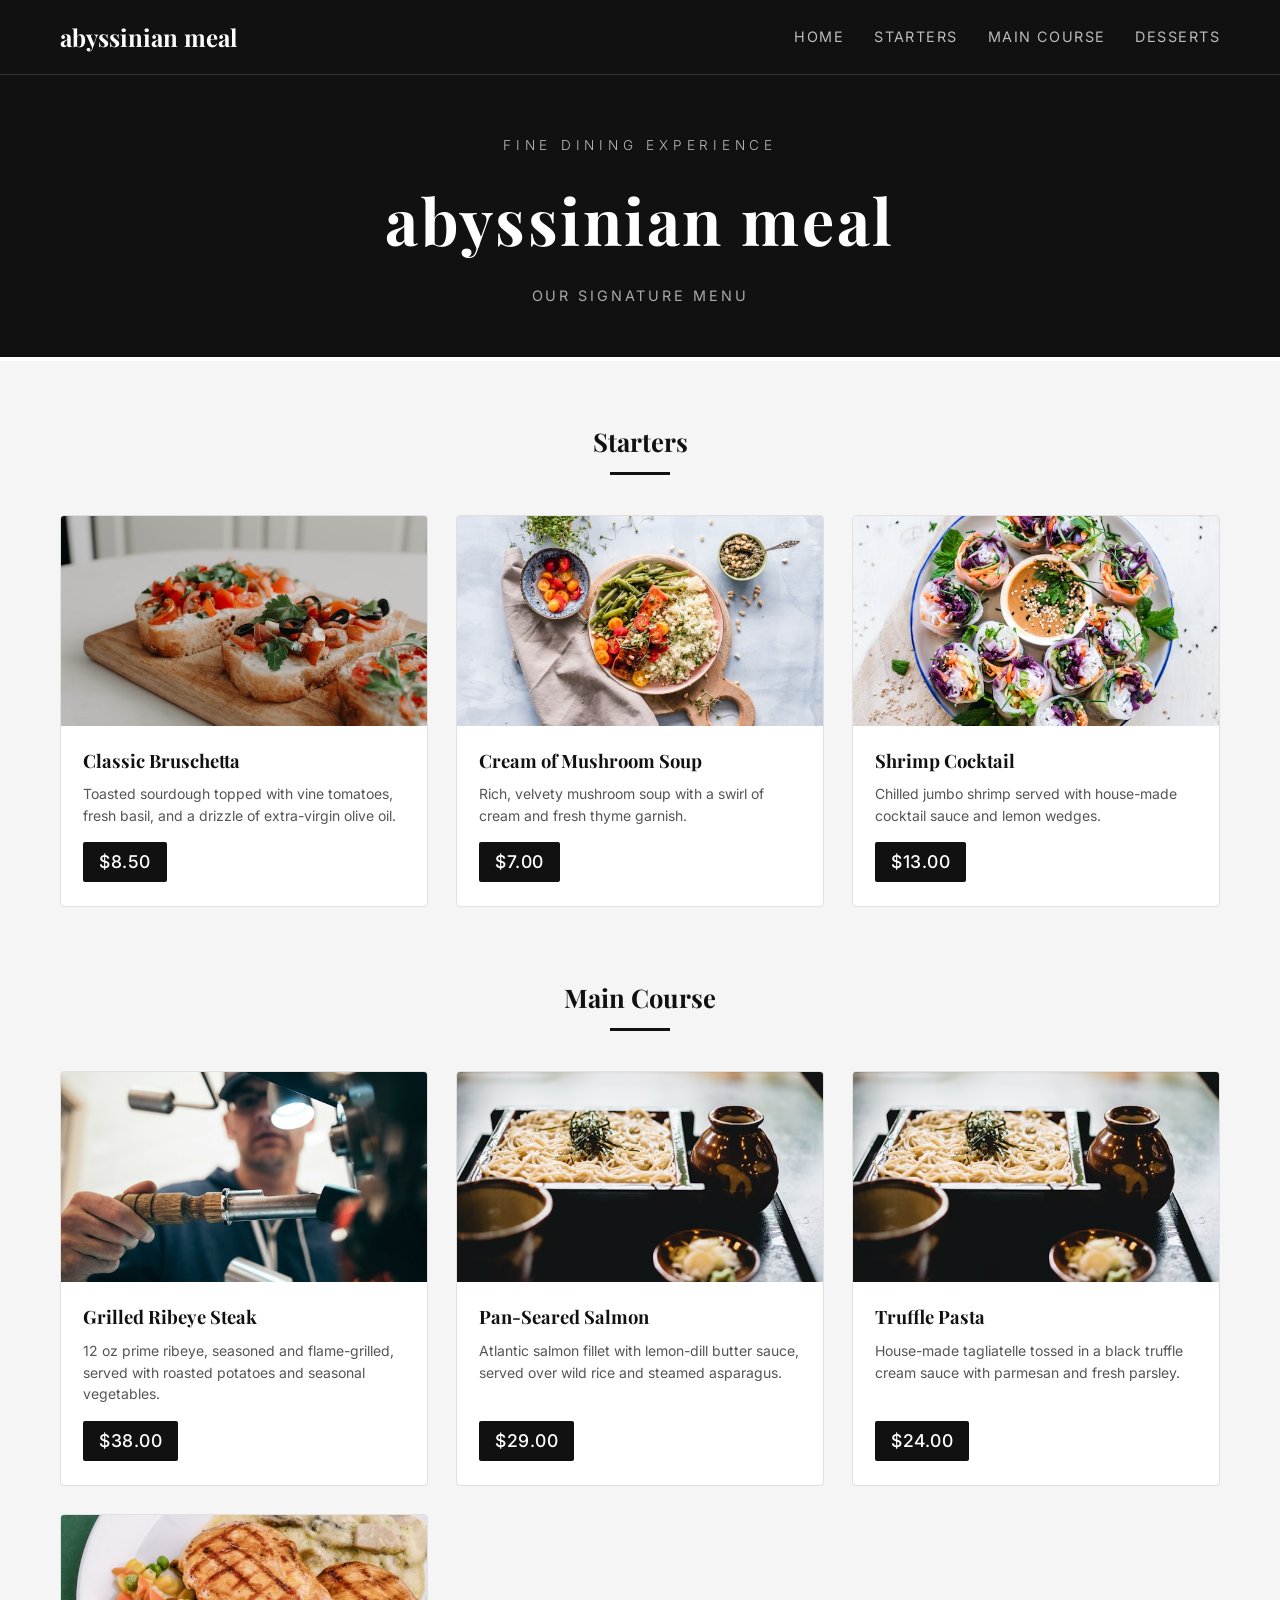
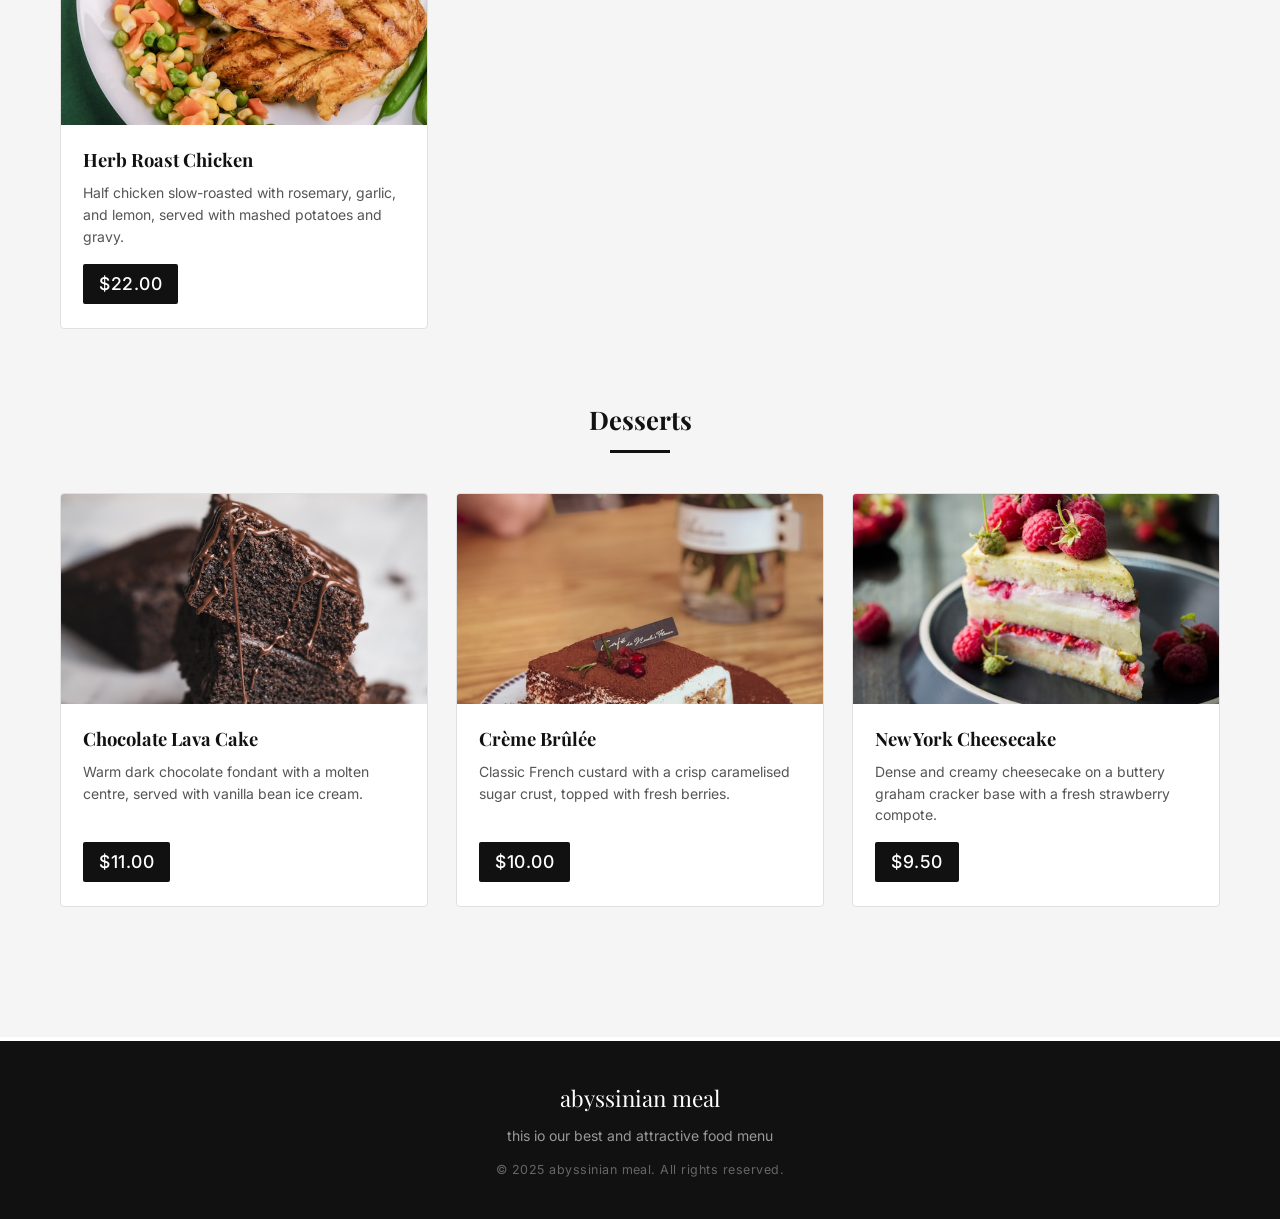
==== index.html @ 7de526cf "first upload" ====
<!doctype html>
<html lang="en">
  <head>
    <meta charset="UTF-8" />
    <meta name="viewport" content="width=device-width, initial-scale=1.0" />
    <title>abyssinian meal — Food Menu</title>
    <link rel="stylesheet" href="style.css" />
    <link
      href="https://fonts.googleapis.com/css2?family=Playfair+Display:wght@400;700&family=Inter:wght@300;400;500&display=swap"
      rel="stylesheet"
    />
  </head>
  <body>
    <nav class="navbar">
      <div class="nav-container">
        <a href="#" class="logo">abyssinian meal</a>

        <ul class="nav-links">
          <li><a href="#">Home</a></li>
          <li><a href="#starters">Starters</a></li>
          <li><a href="#main-course">Main Course</a></li>
          <li><a href="#desserts">Desserts</a></li>
        </ul>
      </div>
    </nav>
    <header class="site-header">
      <div class="header-inner">
        <p class="hotel-tagline">Fine Dining Experience</p>
        <h1 class="hotel-name">abyssinian meal</h1>
        <p class="hotel-subtitle">Our Signature Menu</p>
      </div>
    </header>

    <main>
      <section class="menu-section" id="starters">
        <h2 class="section-title">Starters</h2>
        <div class="menu-grid">
          <article class="card">
            <div class="card-img-wrapper">
              <img src="img/image1.png" alt="Bruschetta" />
            </div>
            <div class="card-body">
              <h3 class="card-name">Classic Bruschetta</h3>
              <p class="card-desc">
                Toasted sourdough topped with vine tomatoes, fresh basil, and a
                drizzle of extra-virgin olive oil.
              </p>
              <span class="card-price">$8.50</span>
            </div>
          </article>

          <article class="card">
            <div class="card-img-wrapper">
              <img src="img/image2.png" alt="Cream of Mushroom Soup" />
            </div>
            <div class="card-body">
              <h3 class="card-name">Cream of Mushroom Soup</h3>
              <p class="card-desc">
                Rich, velvety mushroom soup with a swirl of cream and fresh
                thyme garnish.
              </p>
              <span class="card-price">$7.00</span>
            </div>
          </article>

          <article class="card">
            <div class="card-img-wrapper">
              <img src="img/image3.png" alt="Shrimp Cocktail" />
            </div>
            <div class="card-body">
              <h3 class="card-name">Shrimp Cocktail</h3>
              <p class="card-desc">
                Chilled jumbo shrimp served with house-made cocktail sauce and
                lemon wedges.
              </p>
              <span class="card-price">$13.00</span>
            </div>
          </article>
        </div>
      </section>
      <section class="menu-section" id="main-course">
        <h2 class="section-title">Main Course</h2>
        <div class="menu-grid">
          <article class="card">
            <div class="card-img-wrapper">
              <img src="img/image4.png" alt="Grilled Ribeye" />
            </div>
            <div class="card-body">
              <h3 class="card-name">Grilled Ribeye Steak</h3>
              <p class="card-desc">
                12 oz prime ribeye, seasoned and flame-grilled, served with
                roasted potatoes and seasonal vegetables.
              </p>
              <span class="card-price">$38.00</span>
            </div>
          </article>

          <article class="card">
            <div class="card-img-wrapper">
              <img src="img/image5.png" alt="Pan-Seared Salmon" />
            </div>
            <div class="card-body">
              <h3 class="card-name">Pan-Seared Salmon</h3>
              <p class="card-desc">
                Atlantic salmon fillet with lemon-dill butter sauce, served over
                wild rice and steamed asparagus.
              </p>
              <span class="card-price">$29.00</span>
            </div>
          </article>

          <article class="card">
            <div class="card-img-wrapper">
              <img src="img/image5.png" alt="Truffle Pasta" />
            </div>
            <div class="card-body">
              <h3 class="card-name">Truffle Pasta</h3>
              <p class="card-desc">
                House-made tagliatelle tossed in a black truffle cream sauce
                with parmesan and fresh parsley.
              </p>
              <span class="card-price">$24.00</span>
            </div>
          </article>

          <article class="card">
            <div class="card-img-wrapper">
              <img src="img/image6.png" alt="Herb Roast Chicken" />
            </div>
            <div class="card-body">
              <h3 class="card-name">Herb Roast Chicken</h3>
              <p class="card-desc">
                Half chicken slow-roasted with rosemary, garlic, and lemon,
                served with mashed potatoes and gravy.
              </p>
              <span class="card-price">$22.00</span>
            </div>
          </article>
        </div>
      </section>

      <section class="menu-section" id="desserts">
        <h2 class="section-title">Desserts</h2>
        <div class="menu-grid">
          <article class="card">
            <div class="card-img-wrapper">
              <img src="img/image7.png" alt="Chocolate Lava Cake" />
            </div>
            <div class="card-body">
              <h3 class="card-name">Chocolate Lava Cake</h3>
              <p class="card-desc">
                Warm dark chocolate fondant with a molten centre, served with
                vanilla bean ice cream.
              </p>
              <span class="card-price">$11.00</span>
            </div>
          </article>

          <article class="card">
            <div class="card-img-wrapper">
              <img src="img/image8.png" alt="Crème Brûlée" />
            </div>
            <div class="card-body">
              <h3 class="card-name">Crème Brûlée</h3>
              <p class="card-desc">
                Classic French custard with a crisp caramelised sugar crust,
                topped with fresh berries.
              </p>
              <span class="card-price">$10.00</span>
            </div>
          </article>

          <article class="card">
            <div class="card-img-wrapper">
              <img src="img/image9.png" alt="New York Cheesecake" />
            </div>
            <div class="card-body">
              <h3 class="card-name">New York Cheesecake</h3>
              <p class="card-desc">
                Dense and creamy cheesecake on a buttery graham cracker base
                with a fresh strawberry compote.
              </p>
              <span class="card-price">$9.50</span>
            </div>
          </article>
        </div>
      </section>
    </main>

    <footer class="site-footer">
      <div class="footer-inner">
        <p class="footer-name">abyssinian meal</p>
        <p class="footer-detail">this io our best and attractive food menu</p>
        <p class="footer-copy">
          &copy; 2025 abyssinian meal. All rights reserved.
        </p>
      </div>
    </footer>
  </body>
</html>
---- style.css ----
* {
  box-sizing: border-box;
  margin: 0;
  padding: 0;
}

html {
  scroll-behavior: smooth;
}

body {
  font-family: "Inter", sans-serif;
  background-color: #f5f5f5;
  color: #1a1a1a;
  line-height: 1.6;
}
.navbar {
  background-color: #111111;
  color: white;
  position: sticky;
  top: 0;
  z-index: 1000;
  border-bottom: 1px solid #333;
}

.nav-container {
  max-width: 1200px;
  margin: auto;
  padding: 18px 20px;
  display: flex;
  justify-content: space-between;
  align-items: center;
}

.logo {
  font-family: "Playfair Display", serif;
  font-size: 1.5rem;
  color: white;
  text-decoration: none;
  font-weight: 700;
}

.nav-links {
  display: flex;
  list-style: none;
  gap: 30px;
}

.nav-links a {
  color: #bbbbbb;
  text-decoration: none;
  font-size: 0.9rem;
  text-transform: uppercase;
  letter-spacing: 0.1em;
  transition: color 0.3s ease;
}

.nav-links a:hover {
  color: white;
}

img {
  display: block;
  width: 100%;
  height: 100%;
  object-fit: cover;
}

.site-header {
  background-color: #111111;
  color: #ffffff;
  text-align: center;
  padding: 60px 20px 50px;
  border-bottom: 4px solid #ffffff;
}

.hotel-tagline {
  font-family: "Inter", sans-serif;
  font-weight: 300;
  font-size: 0.85rem;
  letter-spacing: 0.35em;
  text-transform: uppercase;
  color: #bbbbbb;
  margin-bottom: 12px;
}

.hotel-name {
  font-family: "Playfair Display", serif;
  font-size: clamp(2.2rem, 6vw, 4rem);
  font-weight: 700;
  letter-spacing: 0.04em;
  color: #ffffff;
  margin-bottom: 12px;
}

.hotel-subtitle {
  font-family: "Inter", sans-serif;
  font-size: 0.9rem;
  font-weight: 400;
  letter-spacing: 0.2em;
  text-transform: uppercase;
  color: #aaaaaa;
}

main {
  max-width: 1200px;
  margin: 0 auto;
  padding: 60px 20px;
}

.menu-section {
  margin-bottom: 70px;
  scroll-margin-top: 100px;
}

.section-title {
  font-family: "Playfair Display", serif;
  font-size: 1.6rem;
  font-weight: 700;
  color: #111111;
  text-align: center;
  margin-bottom: 10px;
  position: relative;
}

.section-title::after {
  content: "";
  display: block;
  width: 60px;
  height: 3px;
  background-color: #111111;
  margin: 10px auto 40px;
}
.menu-grid {
  display: grid;
  grid-template-columns: repeat(auto-fill, minmax(280px, 1fr));
  gap: 28px;
}

.card {
  background-color: #ffffff;
  border: 1px solid #e0e0e0;
  border-radius: 4px;
  overflow: hidden;
  display: flex;
  flex-direction: column;
  transition:
    transform 0.25s ease,
    box-shadow 0.25s ease;
}

.card:hover {
  transform: translateY(-6px);
  box-shadow: 0 12px 28px rgba(0, 0, 0, 0.12);
}

.card-img-wrapper {
  width: 100%;
  height: 210px;
  overflow: hidden;
  background-color: #e8e8e8;
}

.card-img-wrapper img {
  transition: transform 0.4s ease;
}

.card:hover .card-img-wrapper img {
  transform: scale(1.06);
}

.card-body {
  padding: 20px 22px 24px;
  display: flex;
  flex-direction: column;
  flex: 1;
}

.card-name {
  font-family: "Playfair Display", serif;
  font-size: 1.15rem;
  font-weight: 700;
  color: #111111;
  margin-bottom: 8px;
}

.card-desc {
  font-size: 0.875rem;
  color: #555555;
  line-height: 1.55;
  flex: 1;
  margin-bottom: 16px;
}

.card-price {
  display: inline-block;
  font-size: 1.1rem;
  font-weight: 500;
  color: #ffffff;
  background-color: #111111;
  padding: 6px 16px;
  border-radius: 2px;
  align-self: flex-start;
  letter-spacing: 0.03em;
}

.site-footer {
  background-color: #111111;
  color: #bbbbbb;
  text-align: center;
  padding: 40px 20px;
  border-top: 4px solid #ffffff;
}

.footer-name {
  font-family: "Playfair Display", serif;
  font-size: 1.4rem;
  color: #ffffff;
  margin-bottom: 8px;
}

.footer-detail {
  font-size: 0.875rem;
  margin-bottom: 12px;
  color: #999999;
}

.footer-copy {
  font-size: 0.78rem;
  color: #666666;
  letter-spacing: 0.04em;
}

@media (max-width: 768px) {
  .site-header {
    padding: 44px 16px 36px;
  }

  main {
    padding: 40px 16px;
  }

  .menu-grid {
    grid-template-columns: repeat(auto-fill, minmax(240px, 1fr));
    gap: 20px;
  }
  .nav-container {
    flex-direction: column;
    gap: 15px;
  }

  .nav-links {
    gap: 15px;
    flex-wrap: wrap;
    justify-content: center;
  }

  .nav-links a {
    font-size: 0.75rem;
  }
}

@media (max-width: 480px) {
  .menu-grid {
    grid-template-columns: 1fr;
  }

  .card-img-wrapper {
    height: 190px;
  }
}
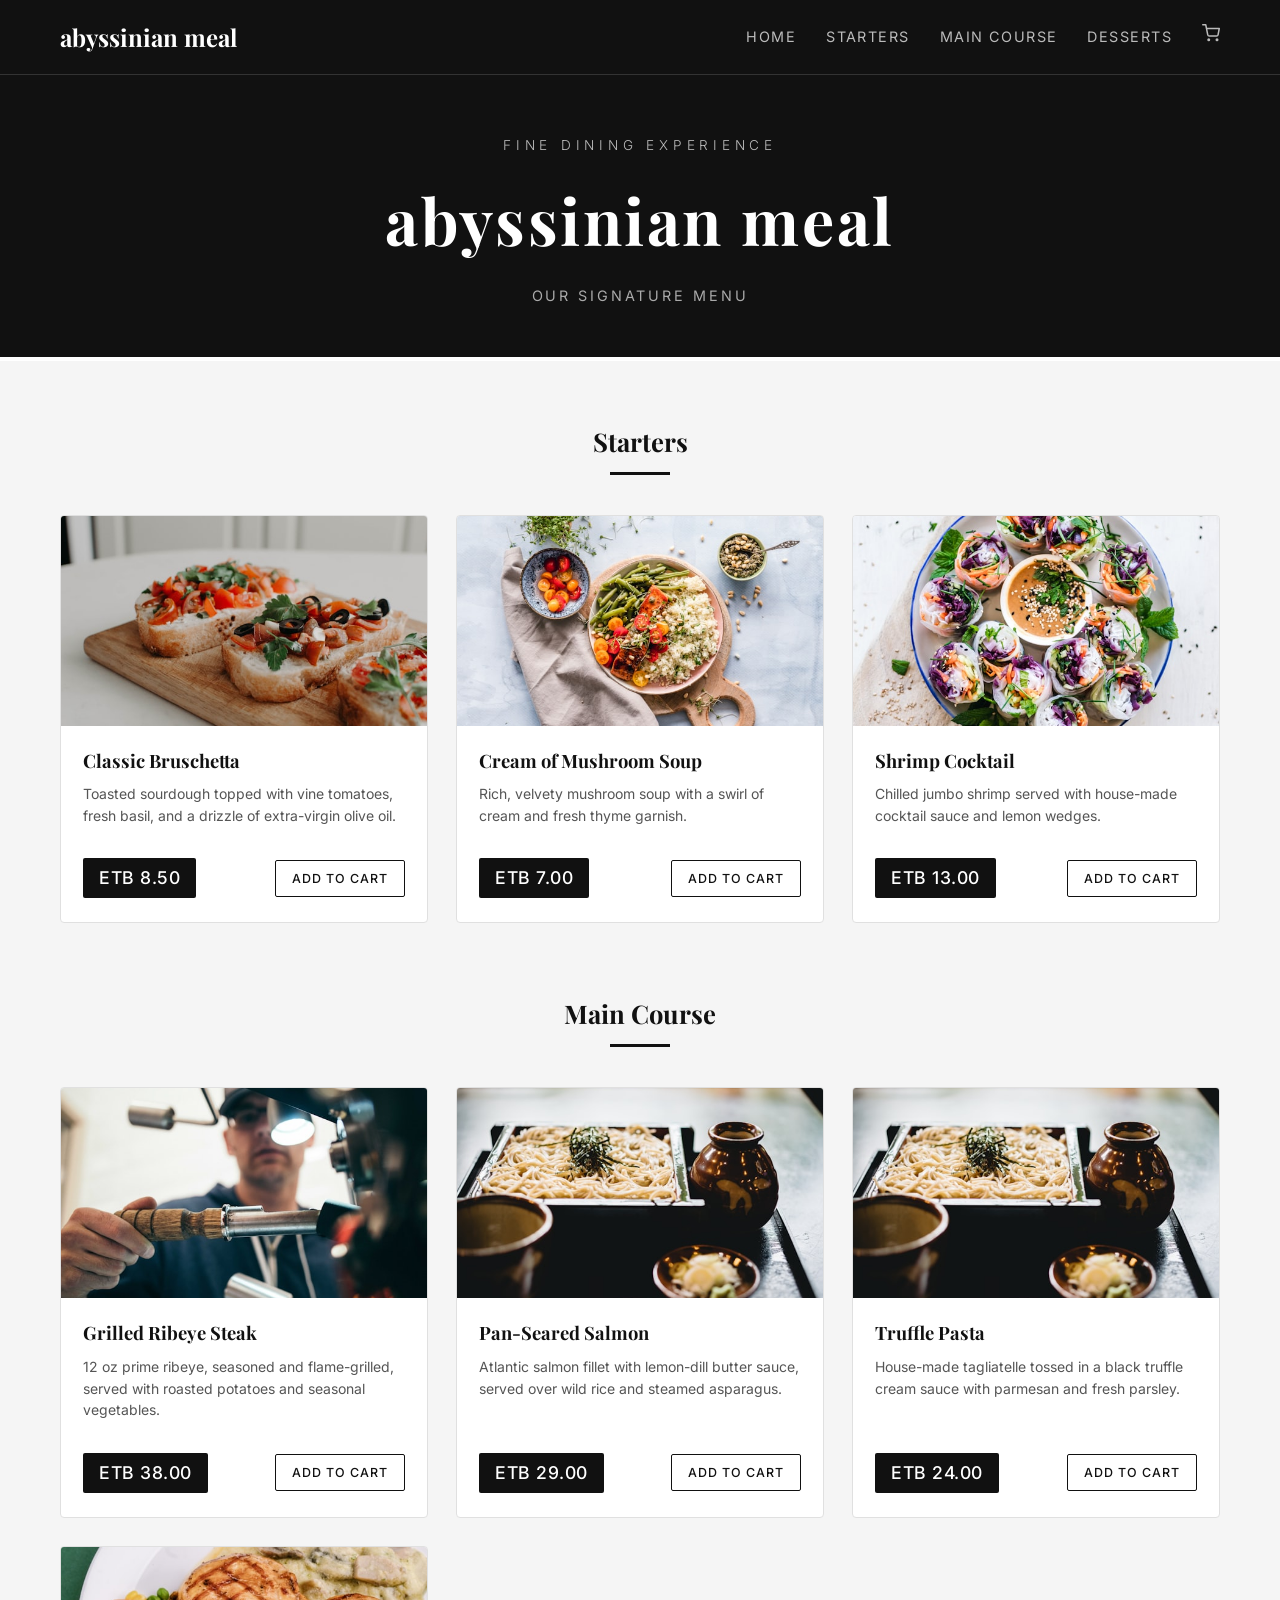
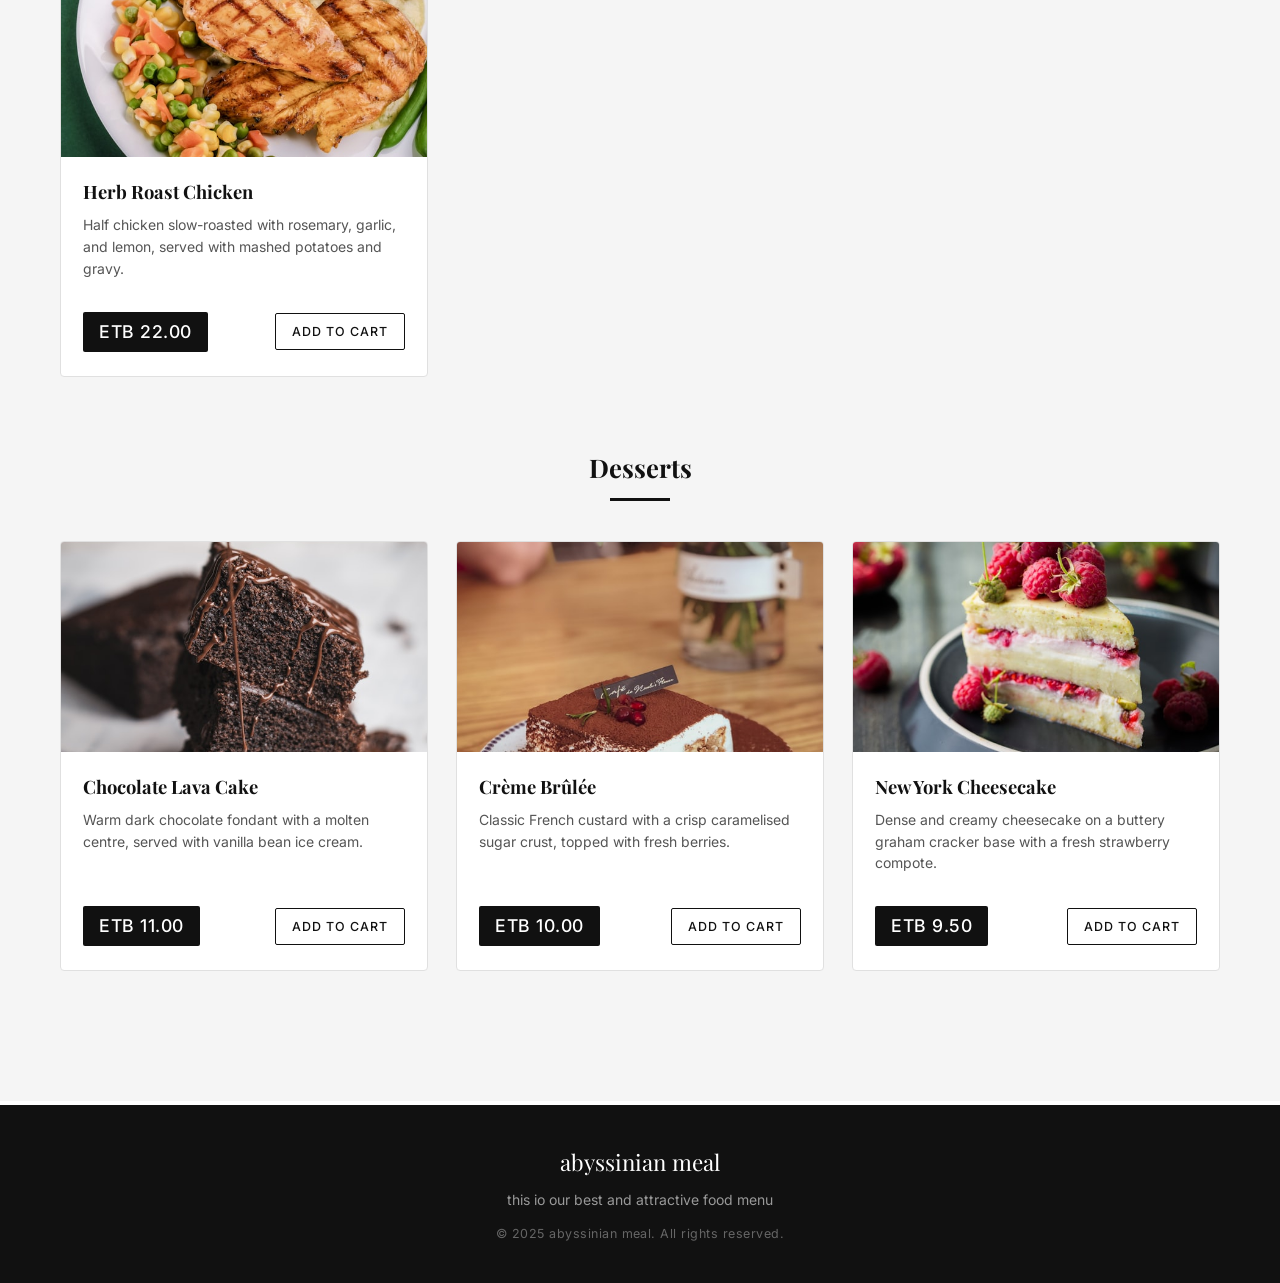
==== commit 94dc9c3b: "final version of foodmenu" ====
--- a/index.html
+++ b/index.html
@@ -20,6 +20,29 @@
           <li><a href="#starters">Starters</a></li>
           <li><a href="#main-course">Main Course</a></li>
           <li><a href="#desserts">Desserts</a></li>
+          <li>
+            <a href="cart.html" class="nav-cart" aria-label="Go to cart">
+              <svg
+                class="nav-cart-icon"
+                width="18"
+                height="18"
+                viewBox="0 0 24 24"
+                fill="none"
+                stroke="currentColor"
+                stroke-width="2"
+                stroke-linecap="round"
+                stroke-linejoin="round"
+                aria-hidden="true"
+              >
+                <circle cx="9" cy="21" r="1"></circle>
+                <circle cx="20" cy="21" r="1"></circle>
+                <path
+                  d="M1 1h4l2.68 13.39a2 2 0 0 0 2 1.61h9.72a2 2 0 0 0 2-1.61L23 6H6"
+                ></path>
+              </svg>
+              <span id="cart-badge" class="cart-badge is-hidden">0</span>
+            </a>
+          </li>
         </ul>
       </div>
     </nav>
@@ -45,7 +68,20 @@
                 Toasted sourdough topped with vine tomatoes, fresh basil, and a
                 drizzle of extra-virgin olive oil.
               </p>
-              <span class="card-price">$8.50</span>
+              <div class="card-actions">
+                <span class="card-price">ETB 8.50</span>
+                <button
+                  type="button"
+                  class="btn-add"
+                  data-id="bruschetta"
+                  data-name="Classic Bruschetta"
+                  data-desc="Toasted sourdough topped with vine tomatoes, fresh basil, and a drizzle of extra-virgin olive oil."
+                  data-price="8.50"
+                  data-img="img/image1.png"
+                >
+                  Add to Cart
+                </button>
+              </div>
             </div>
           </article>
 
@@ -59,7 +95,20 @@
                 Rich, velvety mushroom soup with a swirl of cream and fresh
                 thyme garnish.
               </p>
-              <span class="card-price">$7.00</span>
+              <div class="card-actions">
+                <span class="card-price">ETB 7.00</span>
+                <button
+                  type="button"
+                  class="btn-add"
+                  data-id="mushroom-soup"
+                  data-name="Cream of Mushroom Soup"
+                  data-desc="Rich, velvety mushroom soup with a swirl of cream and fresh thyme garnish."
+                  data-price="7.00"
+                  data-img="img/image2.png"
+                >
+                  Add to Cart
+                </button>
+              </div>
             </div>
           </article>
 
@@ -73,7 +122,20 @@
                 Chilled jumbo shrimp served with house-made cocktail sauce and
                 lemon wedges.
               </p>
-              <span class="card-price">$13.00</span>
+              <div class="card-actions">
+                <span class="card-price">ETB 13.00</span>
+                <button
+                  type="button"
+                  class="btn-add"
+                  data-id="shrimp-cocktail"
+                  data-name="Shrimp Cocktail"
+                  data-desc="Chilled jumbo shrimp served with house-made cocktail sauce and lemon wedges."
+                  data-price="13.00"
+                  data-img="img/image3.png"
+                >
+                  Add to Cart
+                </button>
+              </div>
             </div>
           </article>
         </div>
@@ -91,7 +153,20 @@
                 12 oz prime ribeye, seasoned and flame-grilled, served with
                 roasted potatoes and seasonal vegetables.
               </p>
-              <span class="card-price">$38.00</span>
+              <div class="card-actions">
+                <span class="card-price">ETB 38.00</span>
+                <button
+                  type="button"
+                  class="btn-add"
+                  data-id="ribeye-steak"
+                  data-name="Grilled Ribeye Steak"
+                  data-desc="12 oz prime ribeye, seasoned and flame-grilled, served with roasted potatoes and seasonal vegetables."
+                  data-price="38.00"
+                  data-img="img/image4.png"
+                >
+                  Add to Cart
+                </button>
+              </div>
             </div>
           </article>
 
@@ -105,7 +180,20 @@
                 Atlantic salmon fillet with lemon-dill butter sauce, served over
                 wild rice and steamed asparagus.
               </p>
-              <span class="card-price">$29.00</span>
+              <div class="card-actions">
+                <span class="card-price">ETB 29.00</span>
+                <button
+                  type="button"
+                  class="btn-add"
+                  data-id="pan-seared-salmon"
+                  data-name="Pan-Seared Salmon"
+                  data-desc="Atlantic salmon fillet with lemon-dill butter sauce, served over wild rice and steamed asparagus."
+                  data-price="29.00"
+                  data-img="img/image5.png"
+                >
+                  Add to Cart
+                </button>
+              </div>
             </div>
           </article>
 
@@ -119,7 +207,20 @@
                 House-made tagliatelle tossed in a black truffle cream sauce
                 with parmesan and fresh parsley.
               </p>
-              <span class="card-price">$24.00</span>
+              <div class="card-actions">
+                <span class="card-price">ETB 24.00</span>
+                <button
+                  type="button"
+                  class="btn-add"
+                  data-id="truffle-pasta"
+                  data-name="Truffle Pasta"
+                  data-desc="House-made tagliatelle tossed in a black truffle cream sauce with parmesan and fresh parsley."
+                  data-price="24.00"
+                  data-img="img/image5.png"
+                >
+                  Add to Cart
+                </button>
+              </div>
             </div>
           </article>
 
@@ -133,7 +234,20 @@
                 Half chicken slow-roasted with rosemary, garlic, and lemon,
                 served with mashed potatoes and gravy.
               </p>
-              <span class="card-price">$22.00</span>
+              <div class="card-actions">
+                <span class="card-price">ETB 22.00</span>
+                <button
+                  type="button"
+                  class="btn-add"
+                  data-id="roast-chicken"
+                  data-name="Herb Roast Chicken"
+                  data-desc="Half chicken slow-roasted with rosemary, garlic, and lemon, served with mashed potatoes and gravy."
+                  data-price="22.00"
+                  data-img="img/image6.png"
+                >
+                  Add to Cart
+                </button>
+              </div>
             </div>
           </article>
         </div>
@@ -152,7 +266,20 @@
                 Warm dark chocolate fondant with a molten centre, served with
                 vanilla bean ice cream.
               </p>
-              <span class="card-price">$11.00</span>
+              <div class="card-actions">
+                <span class="card-price">ETB 11.00</span>
+                <button
+                  type="button"
+                  class="btn-add"
+                  data-id="lava-cake"
+                  data-name="Chocolate Lava Cake"
+                  data-desc="Warm dark chocolate fondant with a molten centre, served with vanilla bean ice cream."
+                  data-price="11.00"
+                  data-img="img/image7.png"
+                >
+                  Add to Cart
+                </button>
+              </div>
             </div>
           </article>
 
@@ -166,7 +293,20 @@
                 Classic French custard with a crisp caramelised sugar crust,
                 topped with fresh berries.
               </p>
-              <span class="card-price">$10.00</span>
+              <div class="card-actions">
+                <span class="card-price">ETB 10.00</span>
+                <button
+                  type="button"
+                  class="btn-add"
+                  data-id="creme-brulee"
+                  data-name="Crème Brûlée"
+                  data-desc="Classic French custard with a crisp caramelised sugar crust, topped with fresh berries."
+                  data-price="10.00"
+                  data-img="img/image8.png"
+                >
+                  Add to Cart
+                </button>
+              </div>
             </div>
           </article>
 
@@ -180,7 +320,20 @@
                 Dense and creamy cheesecake on a buttery graham cracker base
                 with a fresh strawberry compote.
               </p>
-              <span class="card-price">$9.50</span>
+              <div class="card-actions">
+                <span class="card-price">ETB 9.50</span>
+                <button
+                  type="button"
+                  class="btn-add"
+                  data-id="cheesecake"
+                  data-name="New York Cheesecake"
+                  data-desc="Dense and creamy cheesecake on a buttery graham cracker base with a fresh strawberry compote."
+                  data-price="9.50"
+                  data-img="img/image9.png"
+                >
+                  Add to Cart
+                </button>
+              </div>
             </div>
           </article>
         </div>
@@ -196,5 +349,7 @@
         </p>
       </div>
     </footer>
+
+    <script src="cart.js"></script>
   </body>
 </html>
--- a/style.css
+++ b/style.css
@@ -269,3 +269,98 @@
     height: 190px;
   }
 }
+
+.card-actions {
+  display: flex;
+  align-items: center;
+  justify-content: space-between;
+  gap: 12px;
+  margin-top: 16px;
+}
+
+.btn-add {
+  font-family: "Inter", sans-serif;
+  font-size: 0.78rem;
+  font-weight: 500;
+  text-transform: uppercase;
+  letter-spacing: 0.08em;
+  color: #111111;
+  background-color: #ffffff;
+  border: 1px solid #111111;
+  padding: 10px 16px;
+  border-radius: 2px;
+  cursor: pointer;
+  white-space: nowrap;
+  transition:
+    background-color 0.25s ease,
+    color 0.25s ease,
+    transform 0.15s ease;
+}
+
+.btn-add:hover {
+  background-color: #111111;
+  color: #ffffff;
+}
+
+.btn-add:active {
+  transform: scale(0.97);
+}
+
+.nav-cart {
+  display: inline-flex;
+  align-items: center;
+  gap: 6px;
+  position: relative;
+}
+
+.nav-cart-icon {
+  display: block;
+  flex-shrink: 0;
+}
+
+.cart-badge {
+  min-width: 18px;
+  height: 18px;
+  padding: 0 5px;
+  border-radius: 9px;
+  background-color: #ffffff;
+  color: #111111;
+  font-size: 0.68rem;
+  font-weight: 500;
+  line-height: 1;
+  display: inline-flex;
+  align-items: center;
+  justify-content: center;
+}
+
+.cart-badge.is-hidden {
+  display: none;
+}
+
+.toast {
+  position: fixed;
+  left: 50%;
+  bottom: 28px;
+  transform: translateX(-50%) translateY(20px);
+  background-color: #111111;
+  color: #ffffff;
+  font-size: 0.9rem;
+  padding: 13px 22px;
+  border-radius: 2px;
+  opacity: 0;
+  visibility: hidden;
+  z-index: 2000;
+  box-shadow: 0 8px 24px rgba(0, 0, 0, 0.25);
+  max-width: calc(100vw - 40px);
+  text-align: center;
+  transition:
+    opacity 0.3s ease,
+    transform 0.3s ease,
+    visibility 0.3s ease;
+}
+
+.toast.is-visible {
+  opacity: 1;
+  visibility: visible;
+  transform: translateX(-50%) translateY(0);
+}
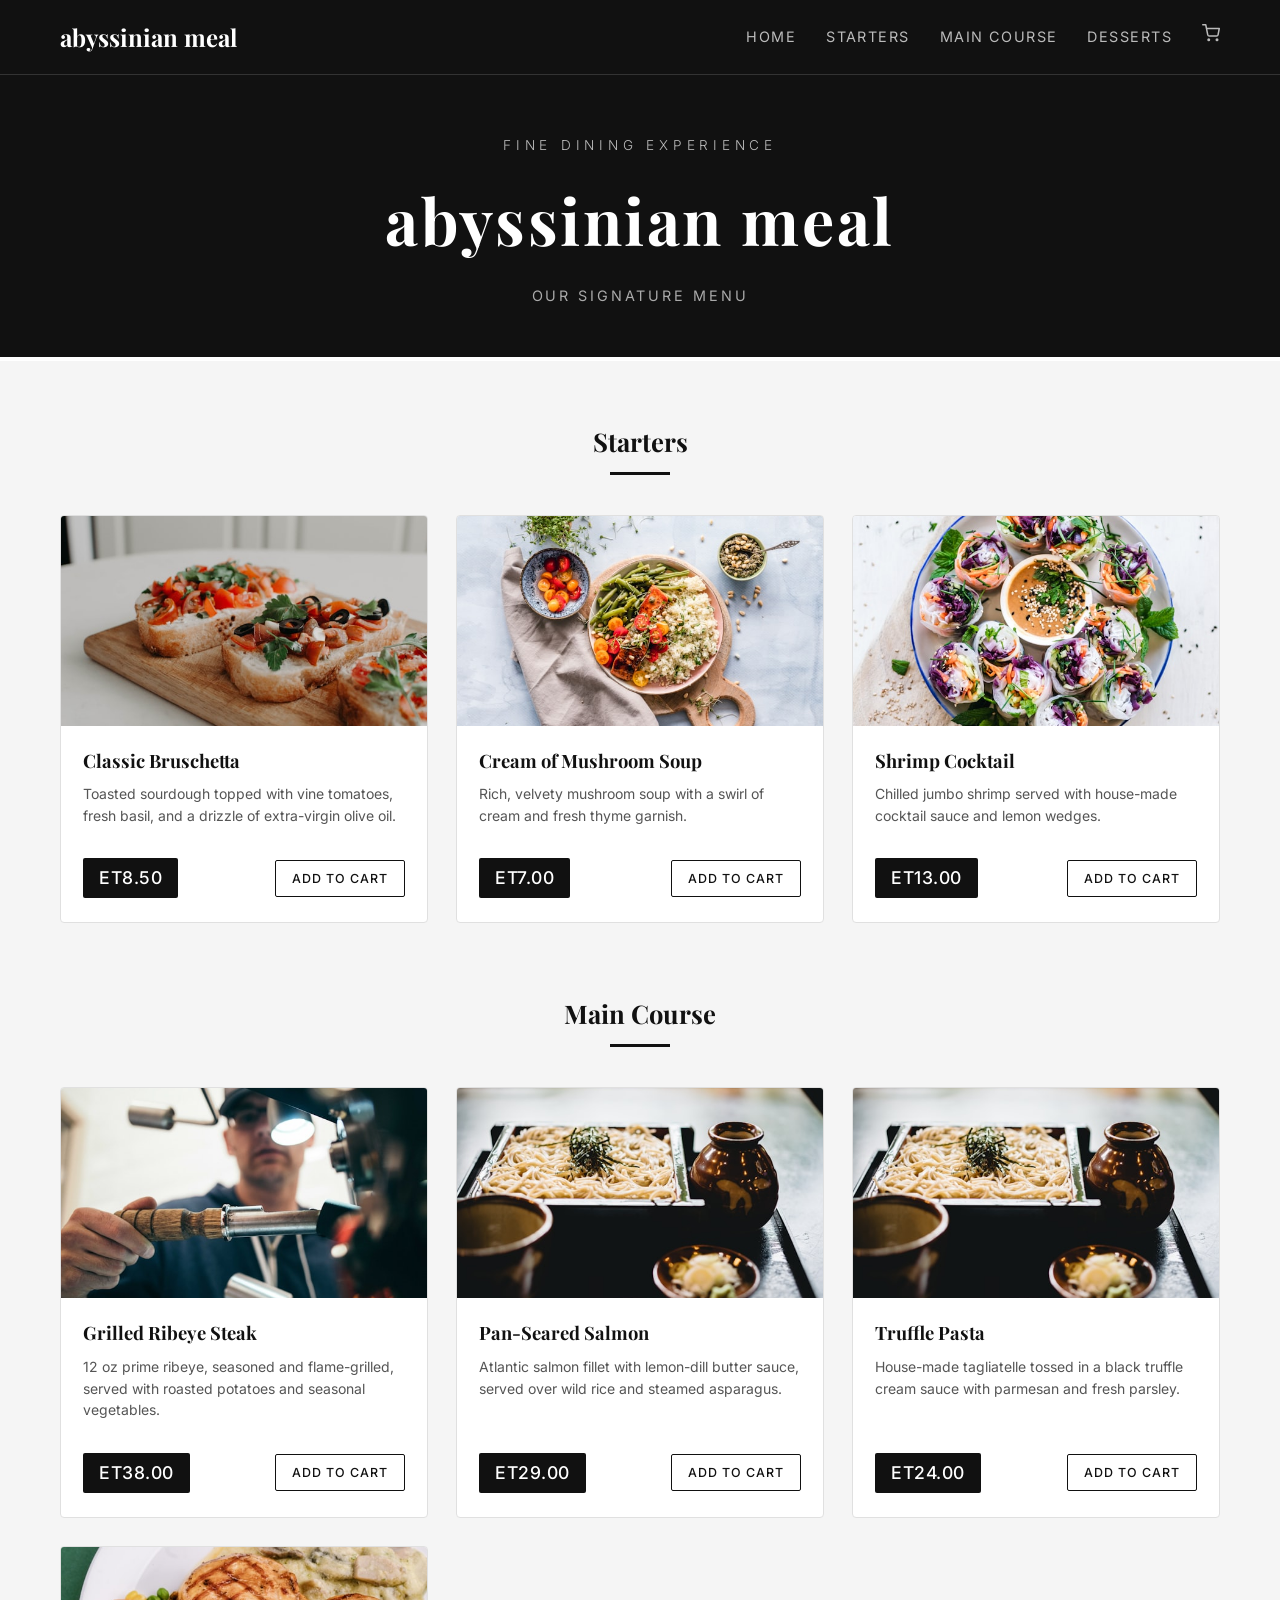
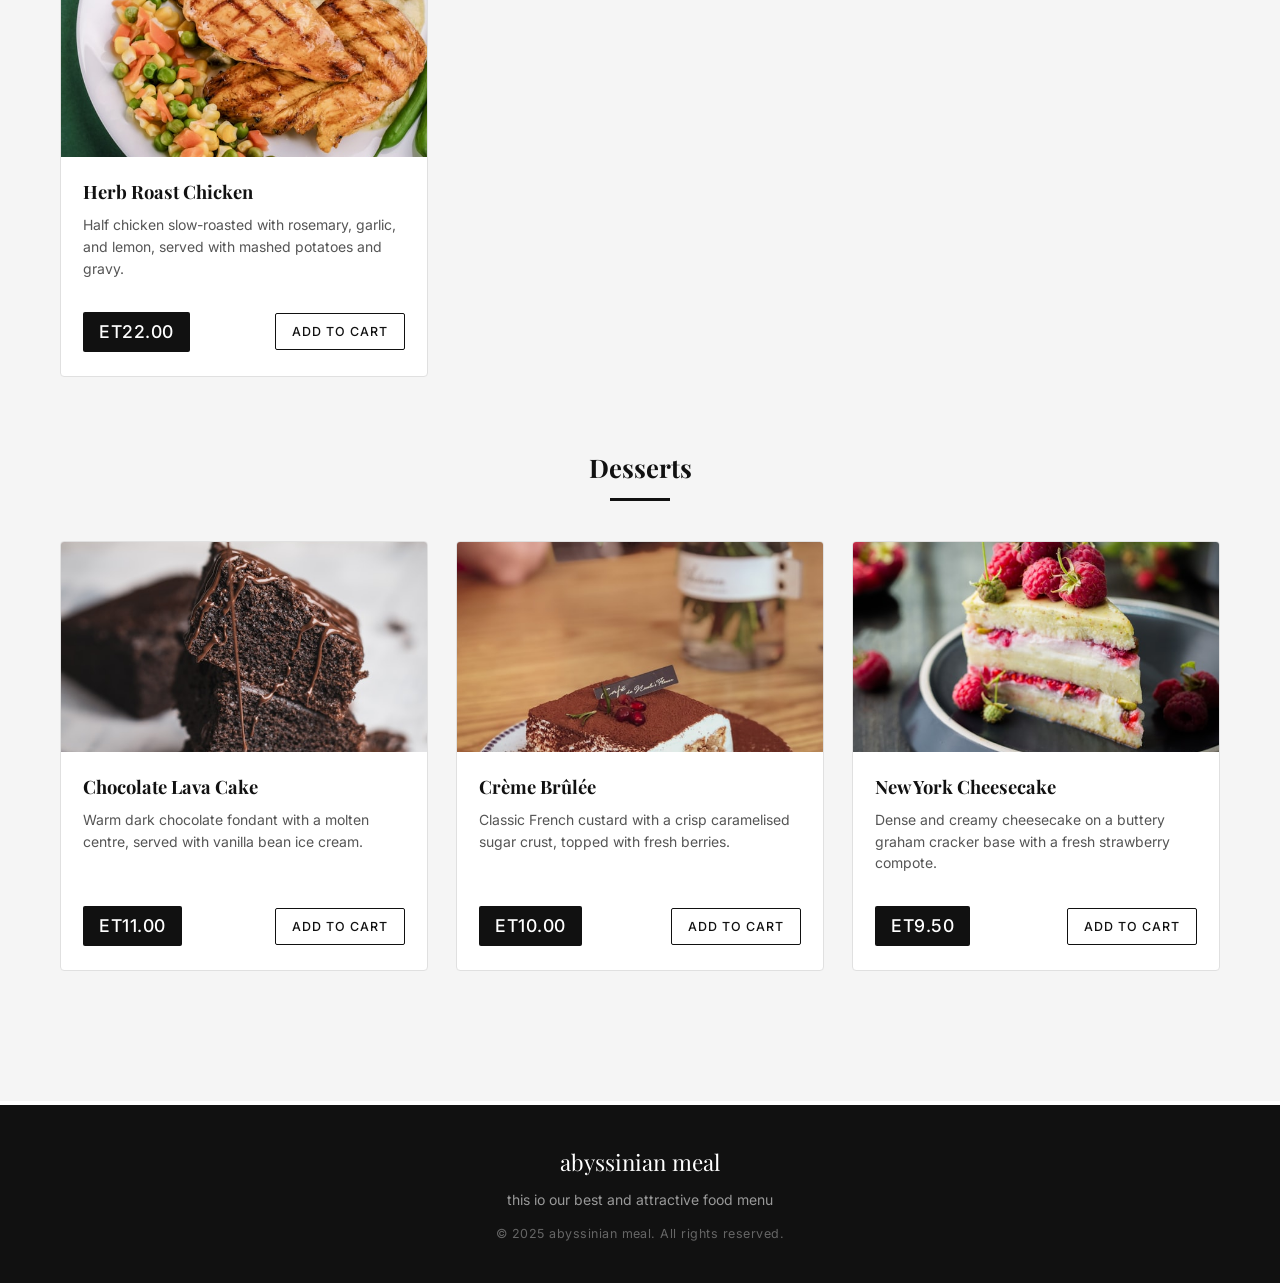
==== commit 3c0acf25: "third final version" ====
--- a/index.html
+++ b/index.html
@@ -69,7 +69,7 @@
                 drizzle of extra-virgin olive oil.
               </p>
               <div class="card-actions">
-                <span class="card-price">ETB 8.50</span>
+                <span class="card-price">ET8.50</span>
                 <button
                   type="button"
                   class="btn-add"
@@ -96,7 +96,7 @@
                 thyme garnish.
               </p>
               <div class="card-actions">
-                <span class="card-price">ETB 7.00</span>
+                <span class="card-price">ET7.00</span>
                 <button
                   type="button"
                   class="btn-add"
@@ -123,7 +123,7 @@
                 lemon wedges.
               </p>
               <div class="card-actions">
-                <span class="card-price">ETB 13.00</span>
+                <span class="card-price">ET13.00</span>
                 <button
                   type="button"
                   class="btn-add"
@@ -154,7 +154,7 @@
                 roasted potatoes and seasonal vegetables.
               </p>
               <div class="card-actions">
-                <span class="card-price">ETB 38.00</span>
+                <span class="card-price">ET38.00</span>
                 <button
                   type="button"
                   class="btn-add"
@@ -181,7 +181,7 @@
                 wild rice and steamed asparagus.
               </p>
               <div class="card-actions">
-                <span class="card-price">ETB 29.00</span>
+                <span class="card-price">ET29.00</span>
                 <button
                   type="button"
                   class="btn-add"
@@ -208,7 +208,7 @@
                 with parmesan and fresh parsley.
               </p>
               <div class="card-actions">
-                <span class="card-price">ETB 24.00</span>
+                <span class="card-price">ET24.00</span>
                 <button
                   type="button"
                   class="btn-add"
@@ -235,7 +235,7 @@
                 served with mashed potatoes and gravy.
               </p>
               <div class="card-actions">
-                <span class="card-price">ETB 22.00</span>
+                <span class="card-price">ET22.00</span>
                 <button
                   type="button"
                   class="btn-add"
@@ -267,7 +267,7 @@
                 vanilla bean ice cream.
               </p>
               <div class="card-actions">
-                <span class="card-price">ETB 11.00</span>
+                <span class="card-price">ET11.00</span>
                 <button
                   type="button"
                   class="btn-add"
@@ -294,7 +294,7 @@
                 topped with fresh berries.
               </p>
               <div class="card-actions">
-                <span class="card-price">ETB 10.00</span>
+                <span class="card-price">ET10.00</span>
                 <button
                   type="button"
                   class="btn-add"
@@ -321,7 +321,7 @@
                 with a fresh strawberry compote.
               </p>
               <div class="card-actions">
-                <span class="card-price">ETB 9.50</span>
+                <span class="card-price">ET9.50</span>
                 <button
                   type="button"
                   class="btn-add"
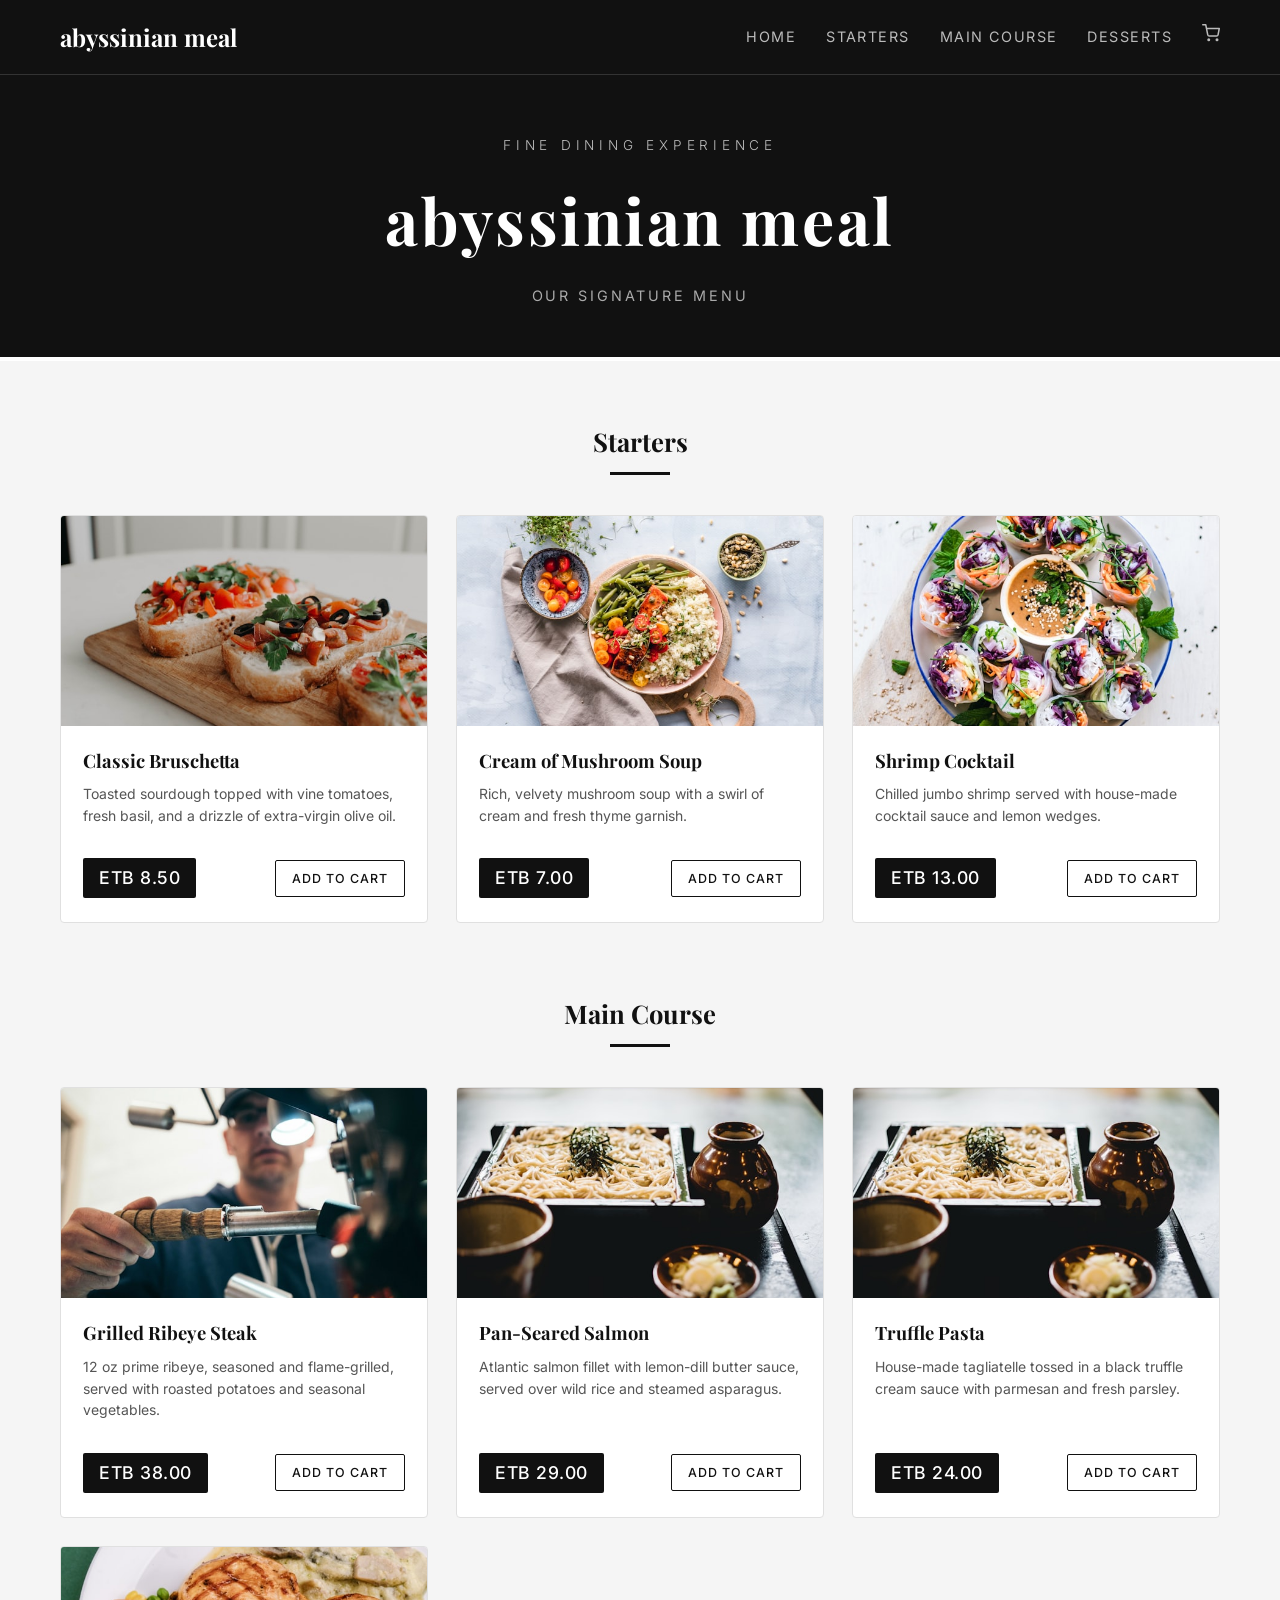
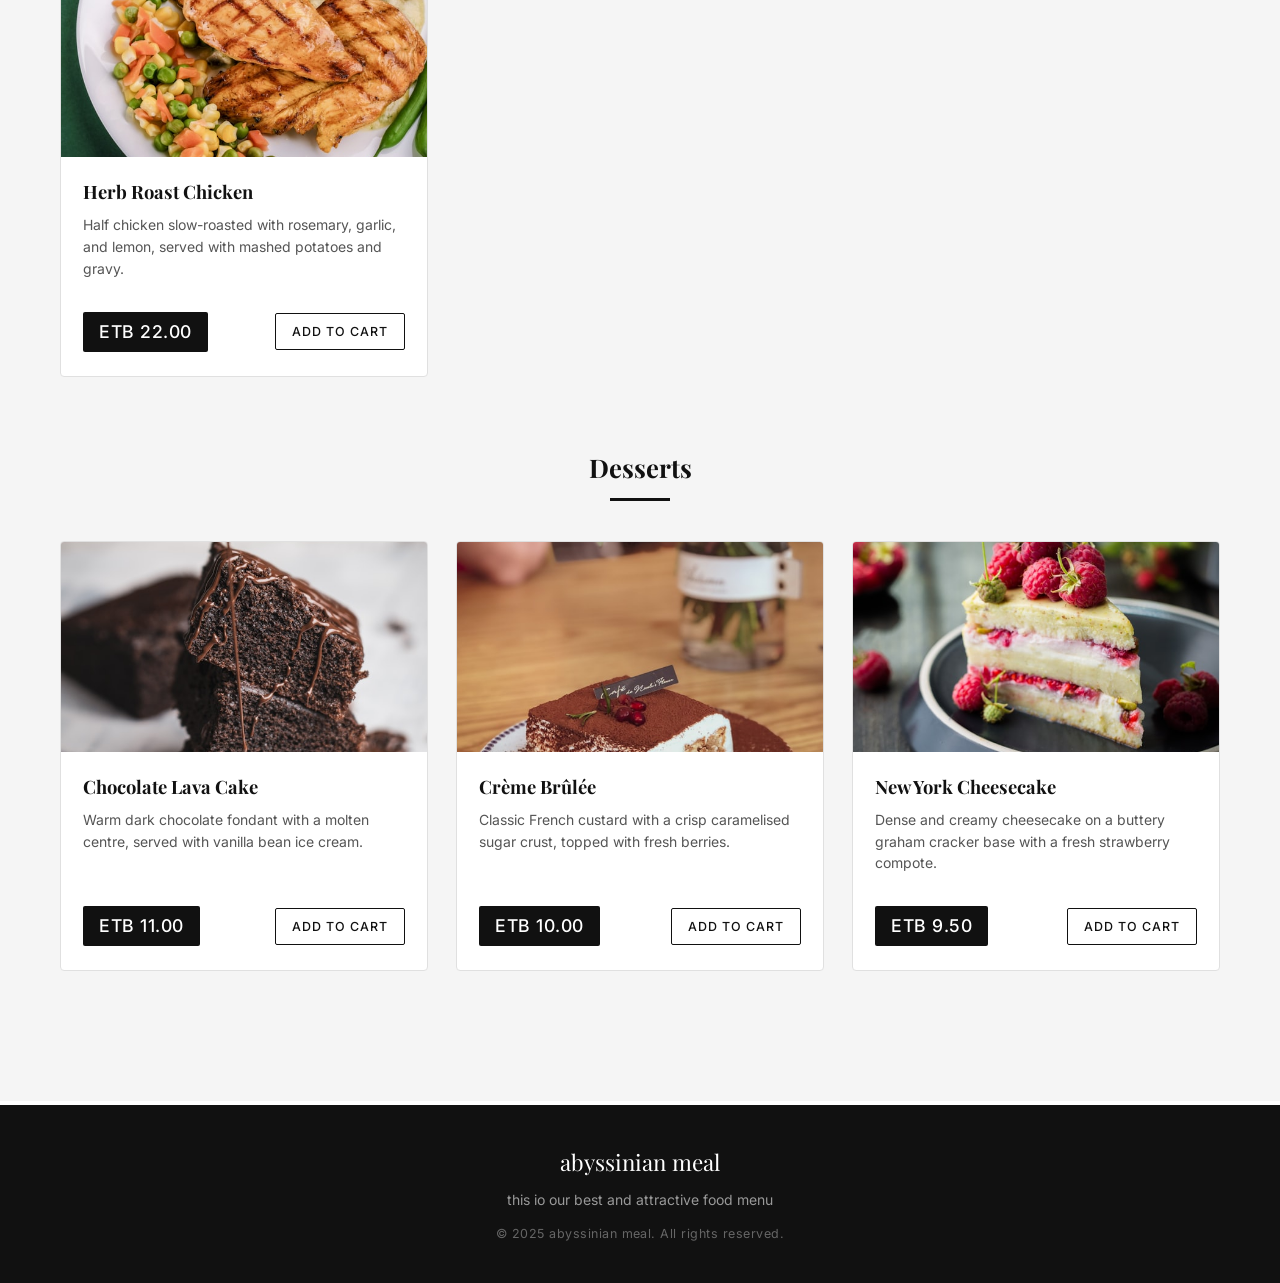
==== commit e29593da: "typo correction" ====
--- a/index.html
+++ b/index.html
@@ -69,7 +69,7 @@
                 drizzle of extra-virgin olive oil.
               </p>
               <div class="card-actions">
-                <span class="card-price">ET8.50</span>
+                <span class="card-price">ETB 8.50</span>
                 <button
                   type="button"
                   class="btn-add"
@@ -96,7 +96,7 @@
                 thyme garnish.
               </p>
               <div class="card-actions">
-                <span class="card-price">ET7.00</span>
+                <span class="card-price">ETB 7.00</span>
                 <button
                   type="button"
                   class="btn-add"
@@ -123,7 +123,7 @@
                 lemon wedges.
               </p>
               <div class="card-actions">
-                <span class="card-price">ET13.00</span>
+                <span class="card-price">ETB 13.00</span>
                 <button
                   type="button"
                   class="btn-add"
@@ -154,7 +154,7 @@
                 roasted potatoes and seasonal vegetables.
               </p>
               <div class="card-actions">
-                <span class="card-price">ET38.00</span>
+                <span class="card-price">ETB 38.00</span>
                 <button
                   type="button"
                   class="btn-add"
@@ -181,7 +181,7 @@
                 wild rice and steamed asparagus.
               </p>
               <div class="card-actions">
-                <span class="card-price">ET29.00</span>
+                <span class="card-price">ETB 29.00</span>
                 <button
                   type="button"
                   class="btn-add"
@@ -208,7 +208,7 @@
                 with parmesan and fresh parsley.
               </p>
               <div class="card-actions">
-                <span class="card-price">ET24.00</span>
+                <span class="card-price">ETB 24.00</span>
                 <button
                   type="button"
                   class="btn-add"
@@ -235,7 +235,7 @@
                 served with mashed potatoes and gravy.
               </p>
               <div class="card-actions">
-                <span class="card-price">ET22.00</span>
+                <span class="card-price">ETB 22.00</span>
                 <button
                   type="button"
                   class="btn-add"
@@ -267,7 +267,7 @@
                 vanilla bean ice cream.
               </p>
               <div class="card-actions">
-                <span class="card-price">ET11.00</span>
+                <span class="card-price">ETB 11.00</span>
                 <button
                   type="button"
                   class="btn-add"
@@ -294,7 +294,7 @@
                 topped with fresh berries.
               </p>
               <div class="card-actions">
-                <span class="card-price">ET10.00</span>
+                <span class="card-price">ETB 10.00</span>
                 <button
                   type="button"
                   class="btn-add"
@@ -321,7 +321,7 @@
                 with a fresh strawberry compote.
               </p>
               <div class="card-actions">
-                <span class="card-price">ET9.50</span>
+                <span class="card-price">ETB 9.50</span>
                 <button
                   type="button"
                   class="btn-add"
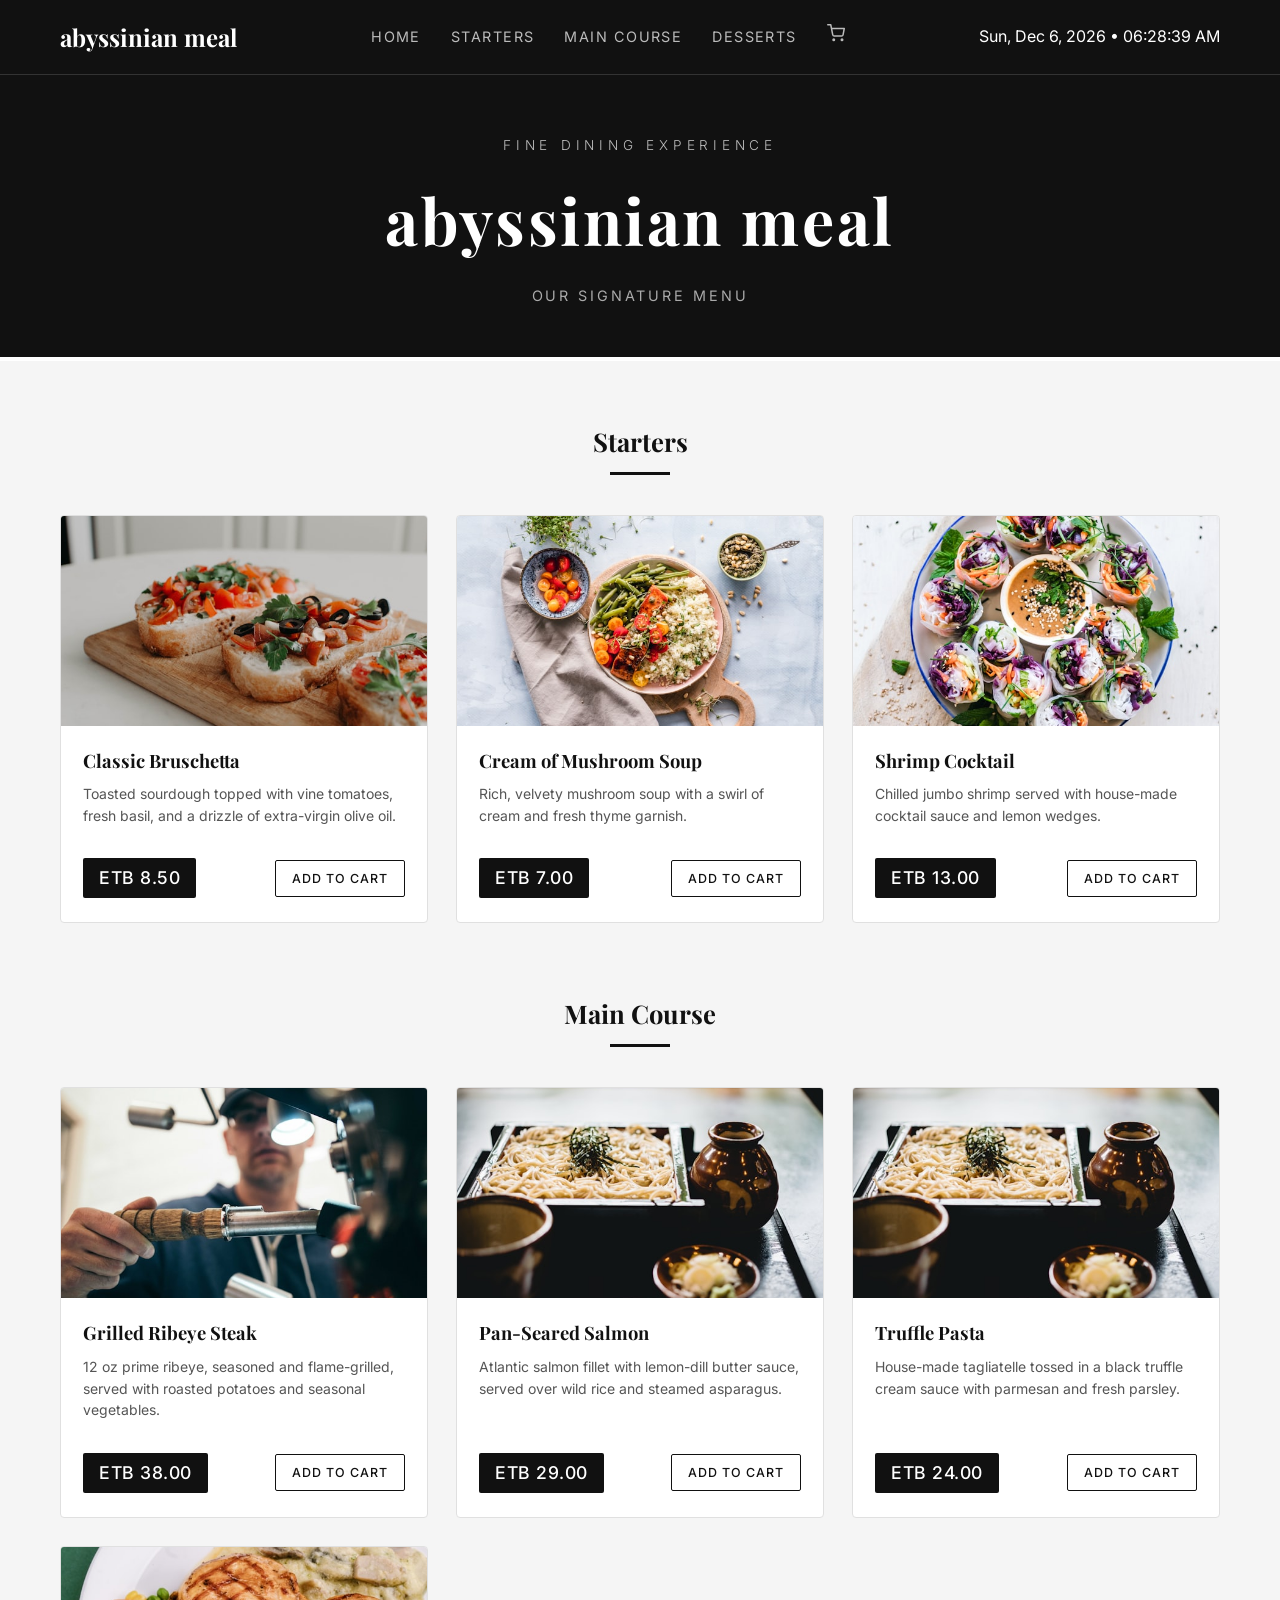
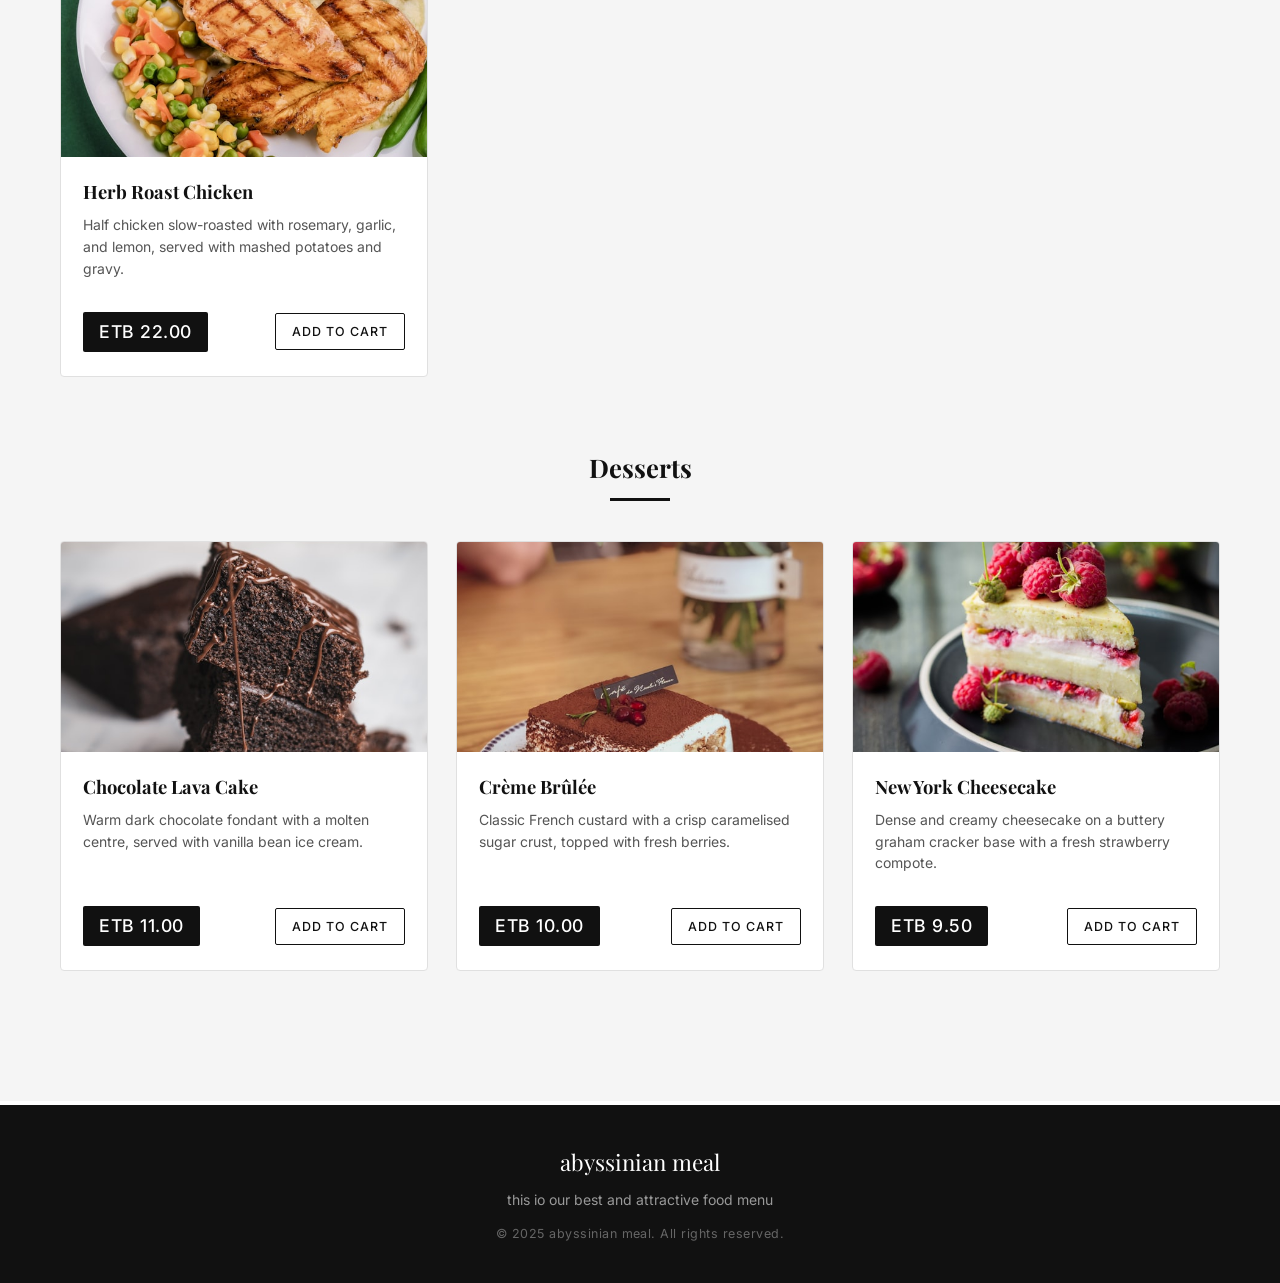
==== commit 69fd7bdf: "date and time" ====
--- a/index.html
+++ b/index.html
@@ -21,6 +21,8 @@
           <li><a href="#main-course">Main Course</a></li>
           <li><a href="#desserts">Desserts</a></li>
           <li>
+            
+
             <a href="cart.html" class="nav-cart" aria-label="Go to cart">
               <svg
                 class="nav-cart-icon"
@@ -44,6 +46,7 @@
             </a>
           </li>
         </ul>
+        <div id="datetime" class="datetime"></div>
       </div>
     </nav>
     <header class="site-header">
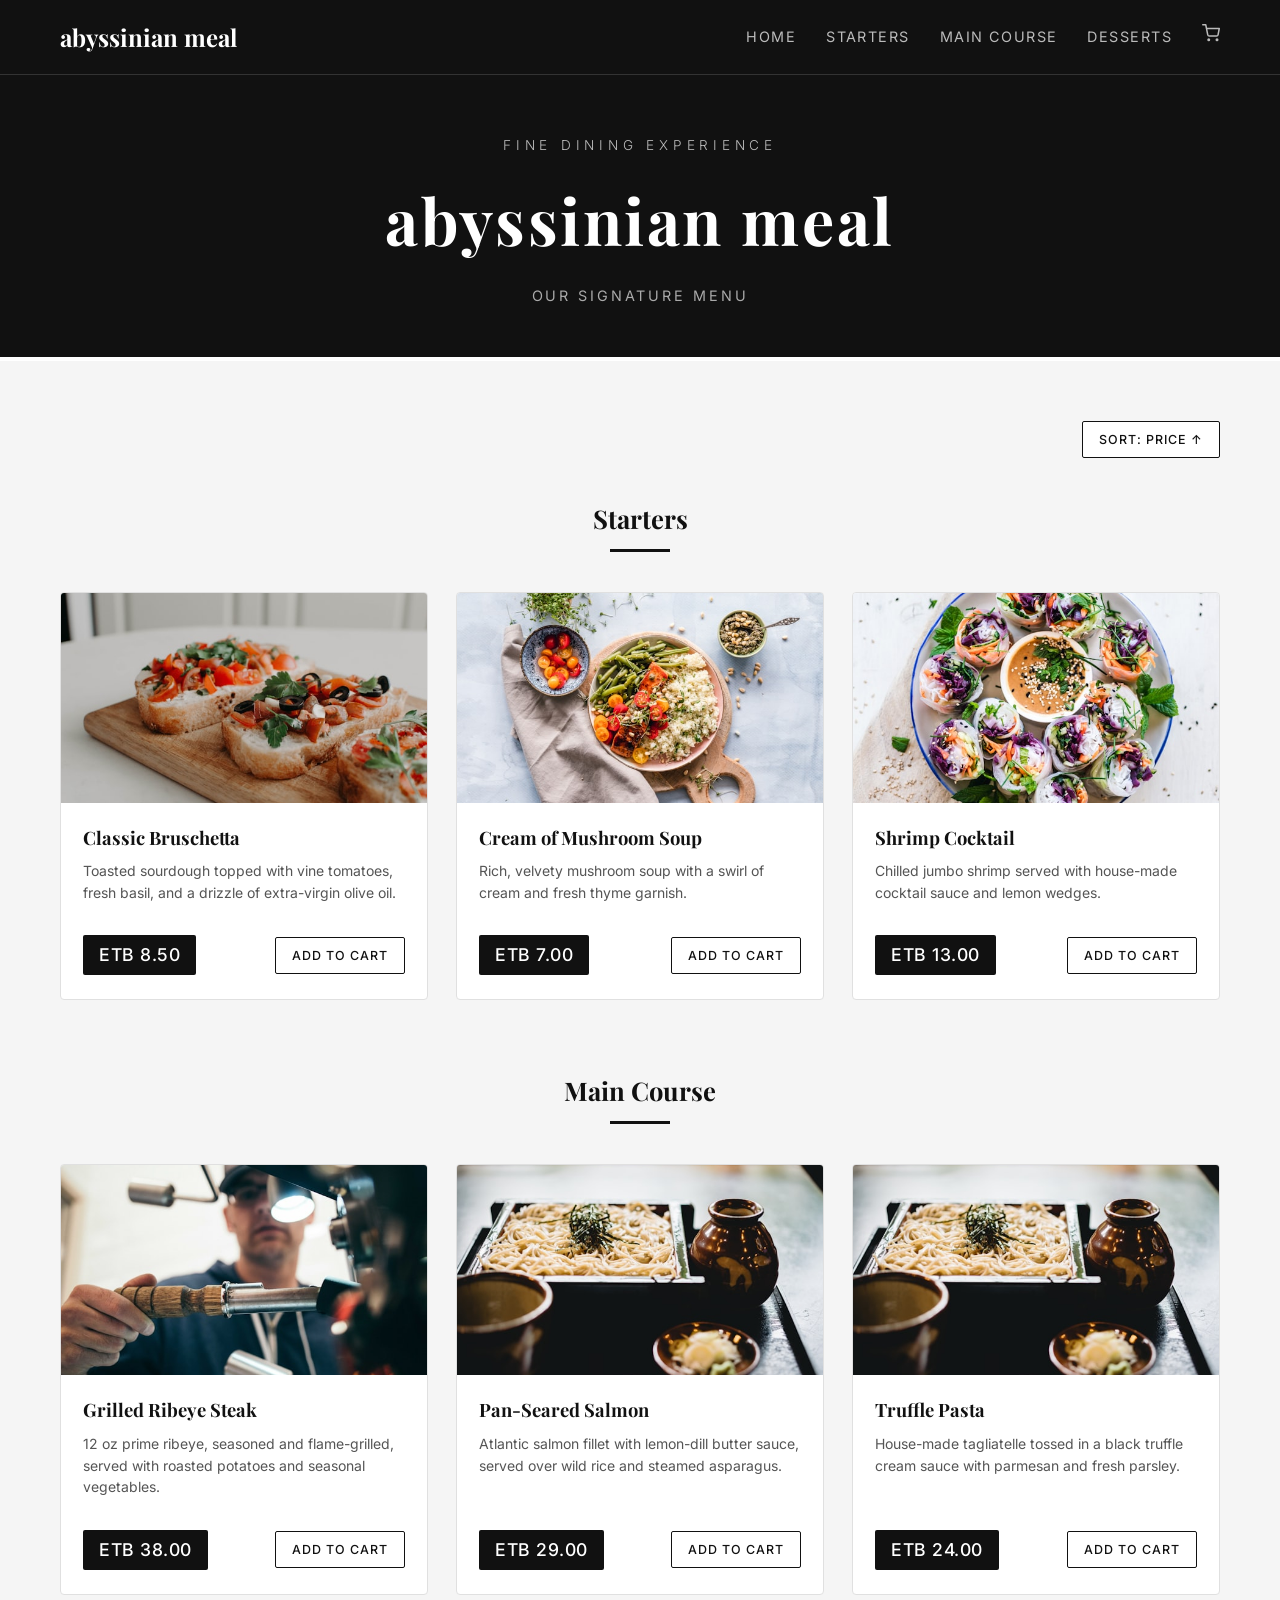
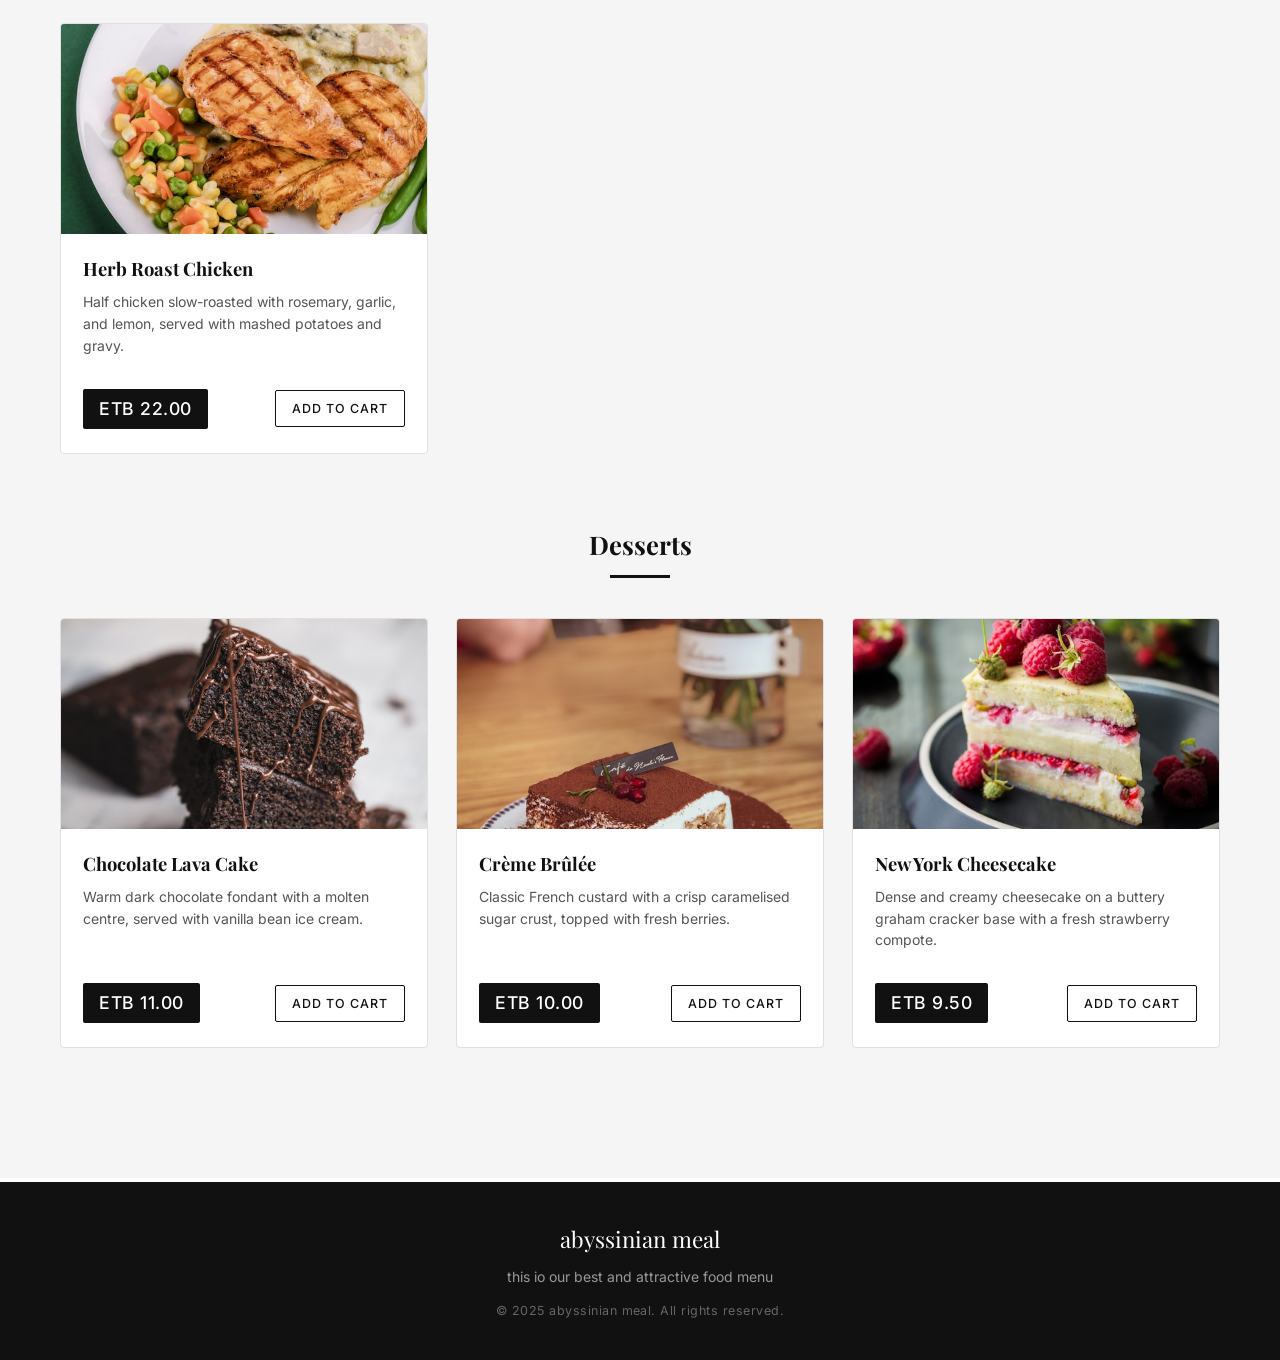
==== commit 9704e1fb: "sort feature" ====
--- a/index.html
+++ b/index.html
@@ -21,8 +21,6 @@
           <li><a href="#main-course">Main Course</a></li>
           <li><a href="#desserts">Desserts</a></li>
           <li>
-            
-
             <a href="cart.html" class="nav-cart" aria-label="Go to cart">
               <svg
                 class="nav-cart-icon"
@@ -46,7 +44,6 @@
             </a>
           </li>
         </ul>
-        <div id="datetime" class="datetime"></div>
       </div>
     </nav>
     <header class="site-header">
@@ -58,6 +55,9 @@
     </header>
 
     <main>
+      <div class="sort-bar">
+        <button type="button" id="sort-price" class="btn-sort"></button>
+      </div>
       <section class="menu-section" id="starters">
         <h2 class="section-title">Starters</h2>
         <div class="menu-grid">
--- a/style.css
+++ b/style.css
@@ -111,6 +111,39 @@
 .menu-section {
   margin-bottom: 70px;
   scroll-margin-top: 100px;
+}
+
+.sort-bar {
+  display: flex;
+  justify-content: flex-end;
+  margin-bottom: 40px;
+}
+
+.btn-sort {
+  font-family: "Inter", sans-serif;
+  font-size: 0.78rem;
+  font-weight: 500;
+  text-transform: uppercase;
+  letter-spacing: 0.08em;
+  color: #111111;
+  background-color: #ffffff;
+  border: 1px solid #111111;
+  padding: 10px 16px;
+  border-radius: 2px;
+  cursor: pointer;
+  transition:
+    background-color 0.25s ease,
+    color 0.25s ease,
+    transform 0.15s ease;
+}
+
+.btn-sort:hover {
+  background-color: #111111;
+  color: #ffffff;
+}
+
+.btn-sort:active {
+  transform: scale(0.97);
 }
 
 .section-title {
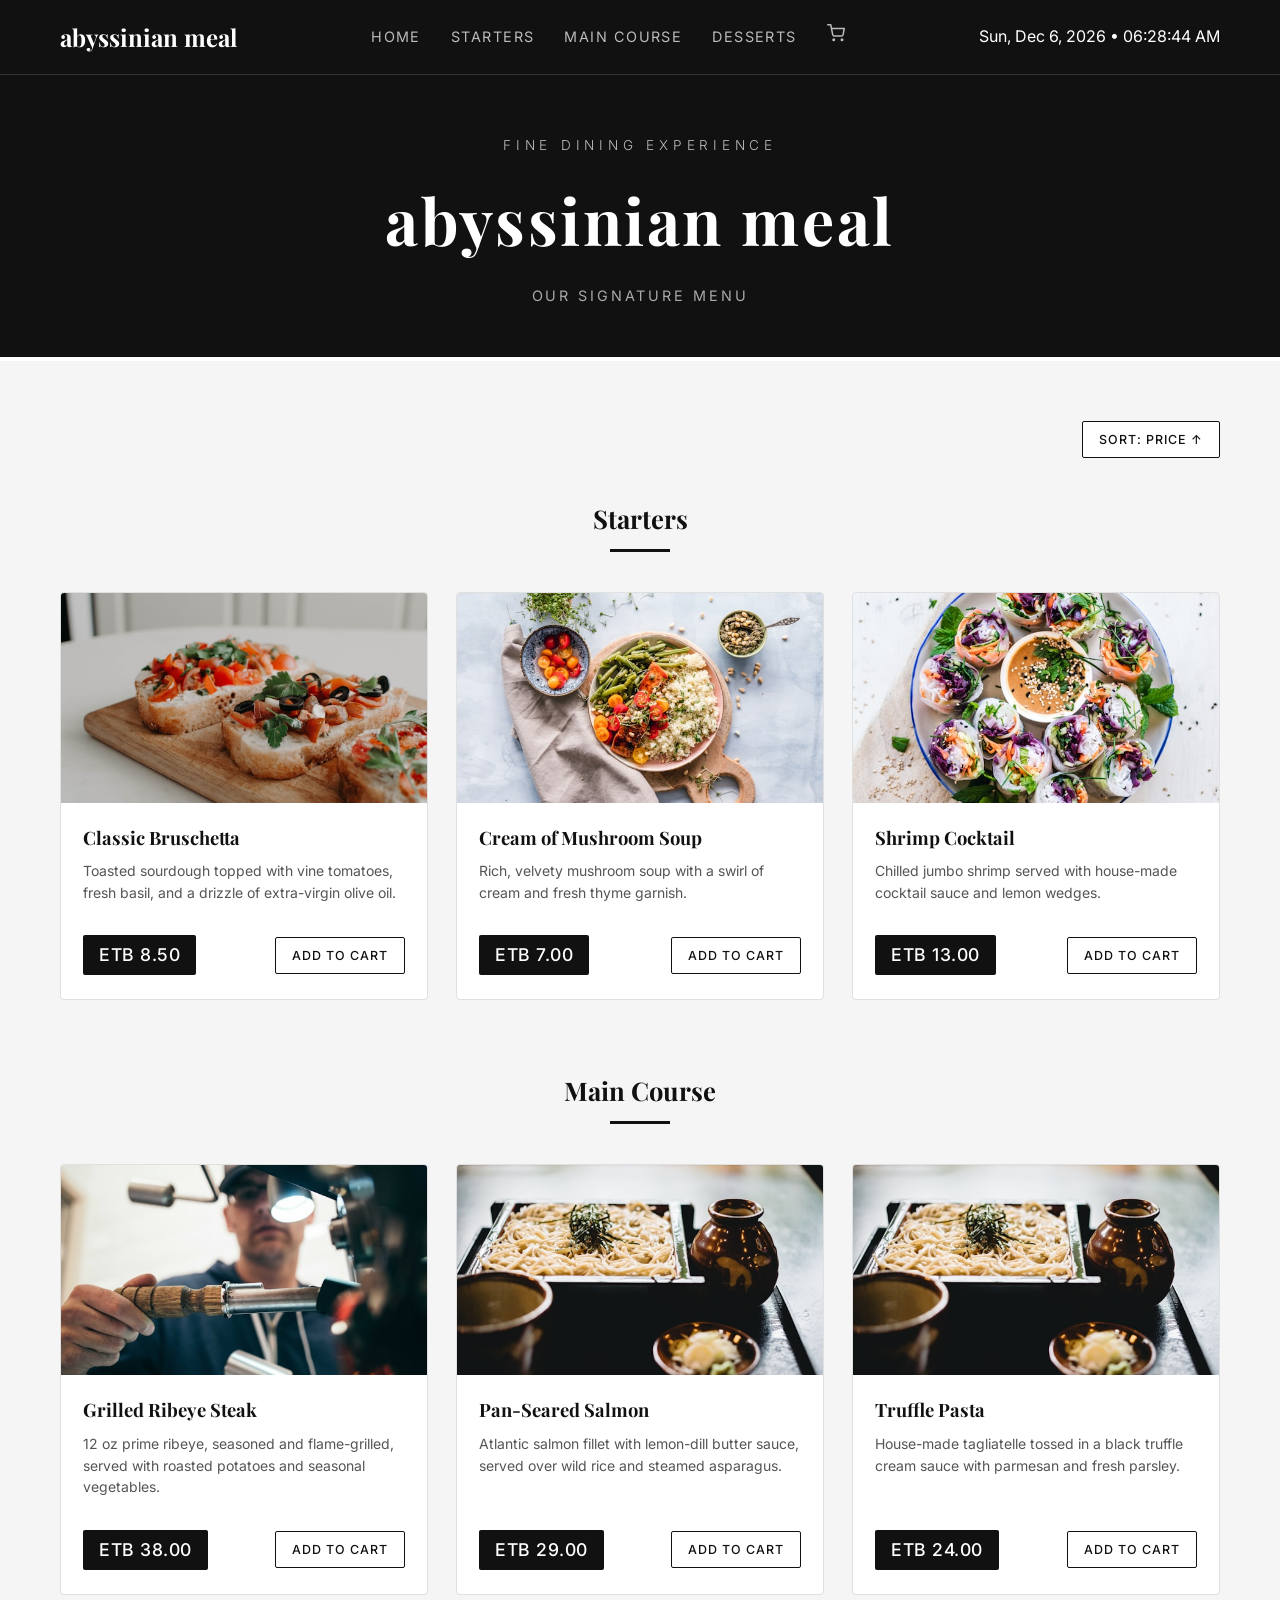
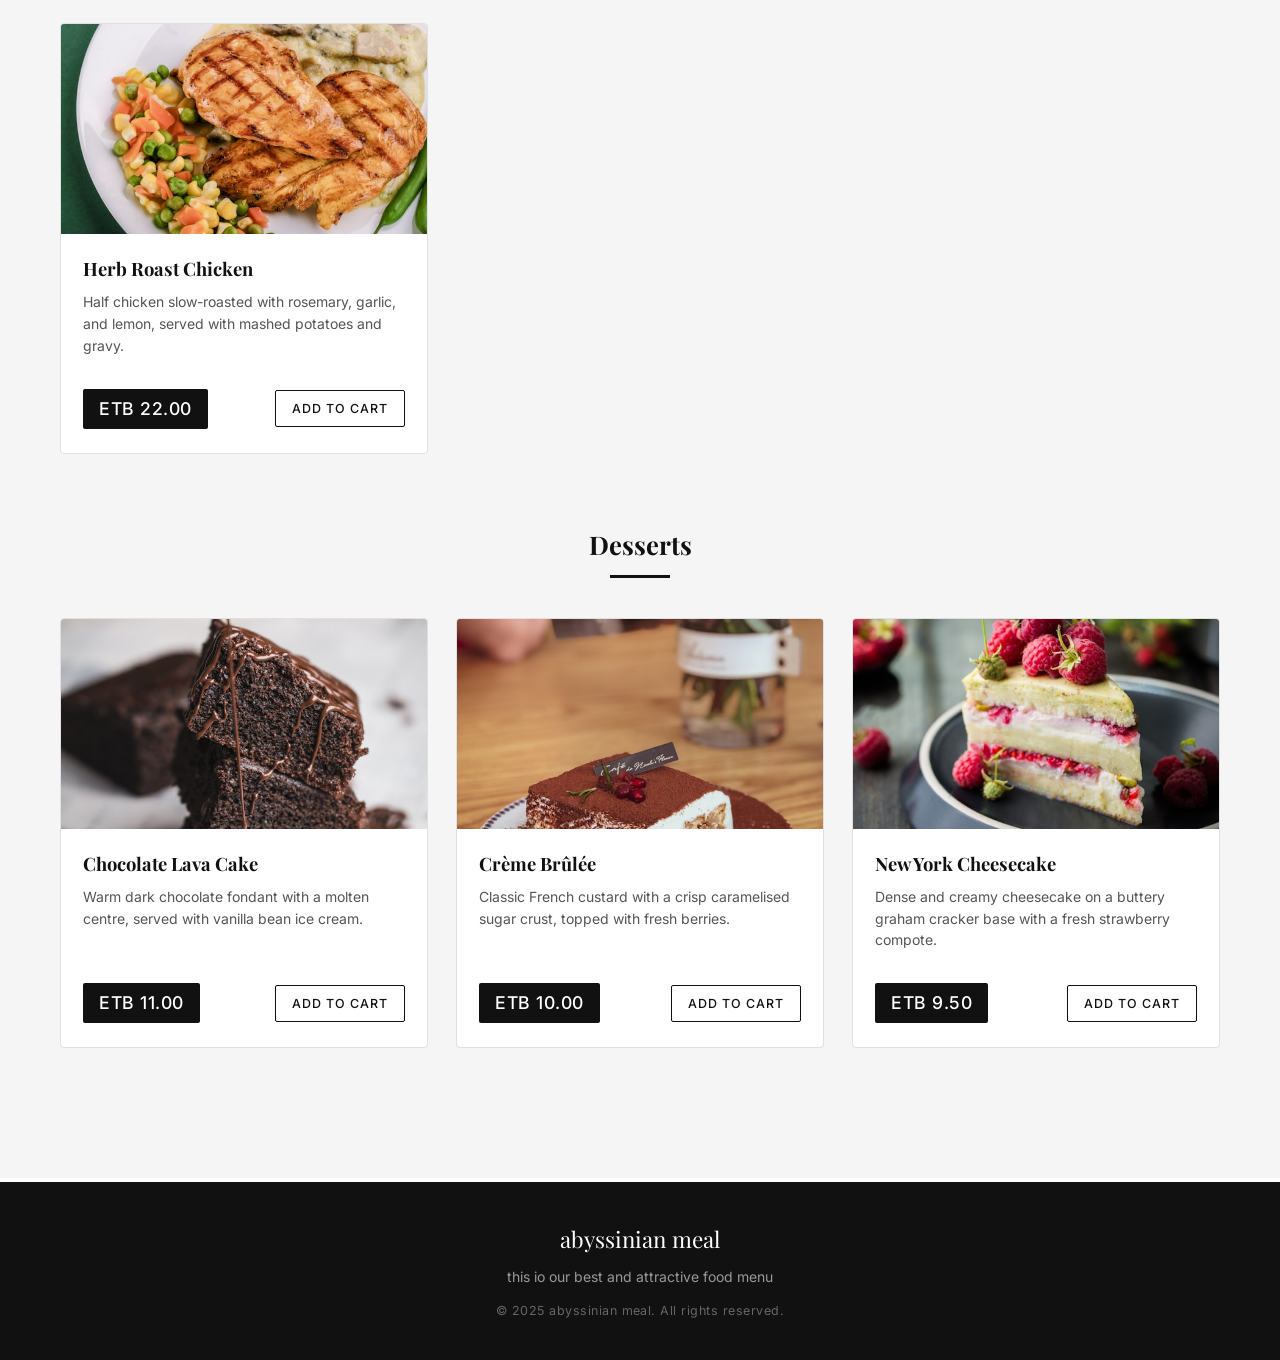
==== commit 72ce5284: "Merge branch 'main' of https://github.com/getasewwondimnew-ug-commits/INSA_group_pro_1" ====
--- a/index.html
+++ b/index.html
@@ -21,6 +21,8 @@
           <li><a href="#main-course">Main Course</a></li>
           <li><a href="#desserts">Desserts</a></li>
           <li>
+            
+
             <a href="cart.html" class="nav-cart" aria-label="Go to cart">
               <svg
                 class="nav-cart-icon"
@@ -44,6 +46,7 @@
             </a>
           </li>
         </ul>
+        <div id="datetime" class="datetime"></div>
       </div>
     </nav>
     <header class="site-header">
